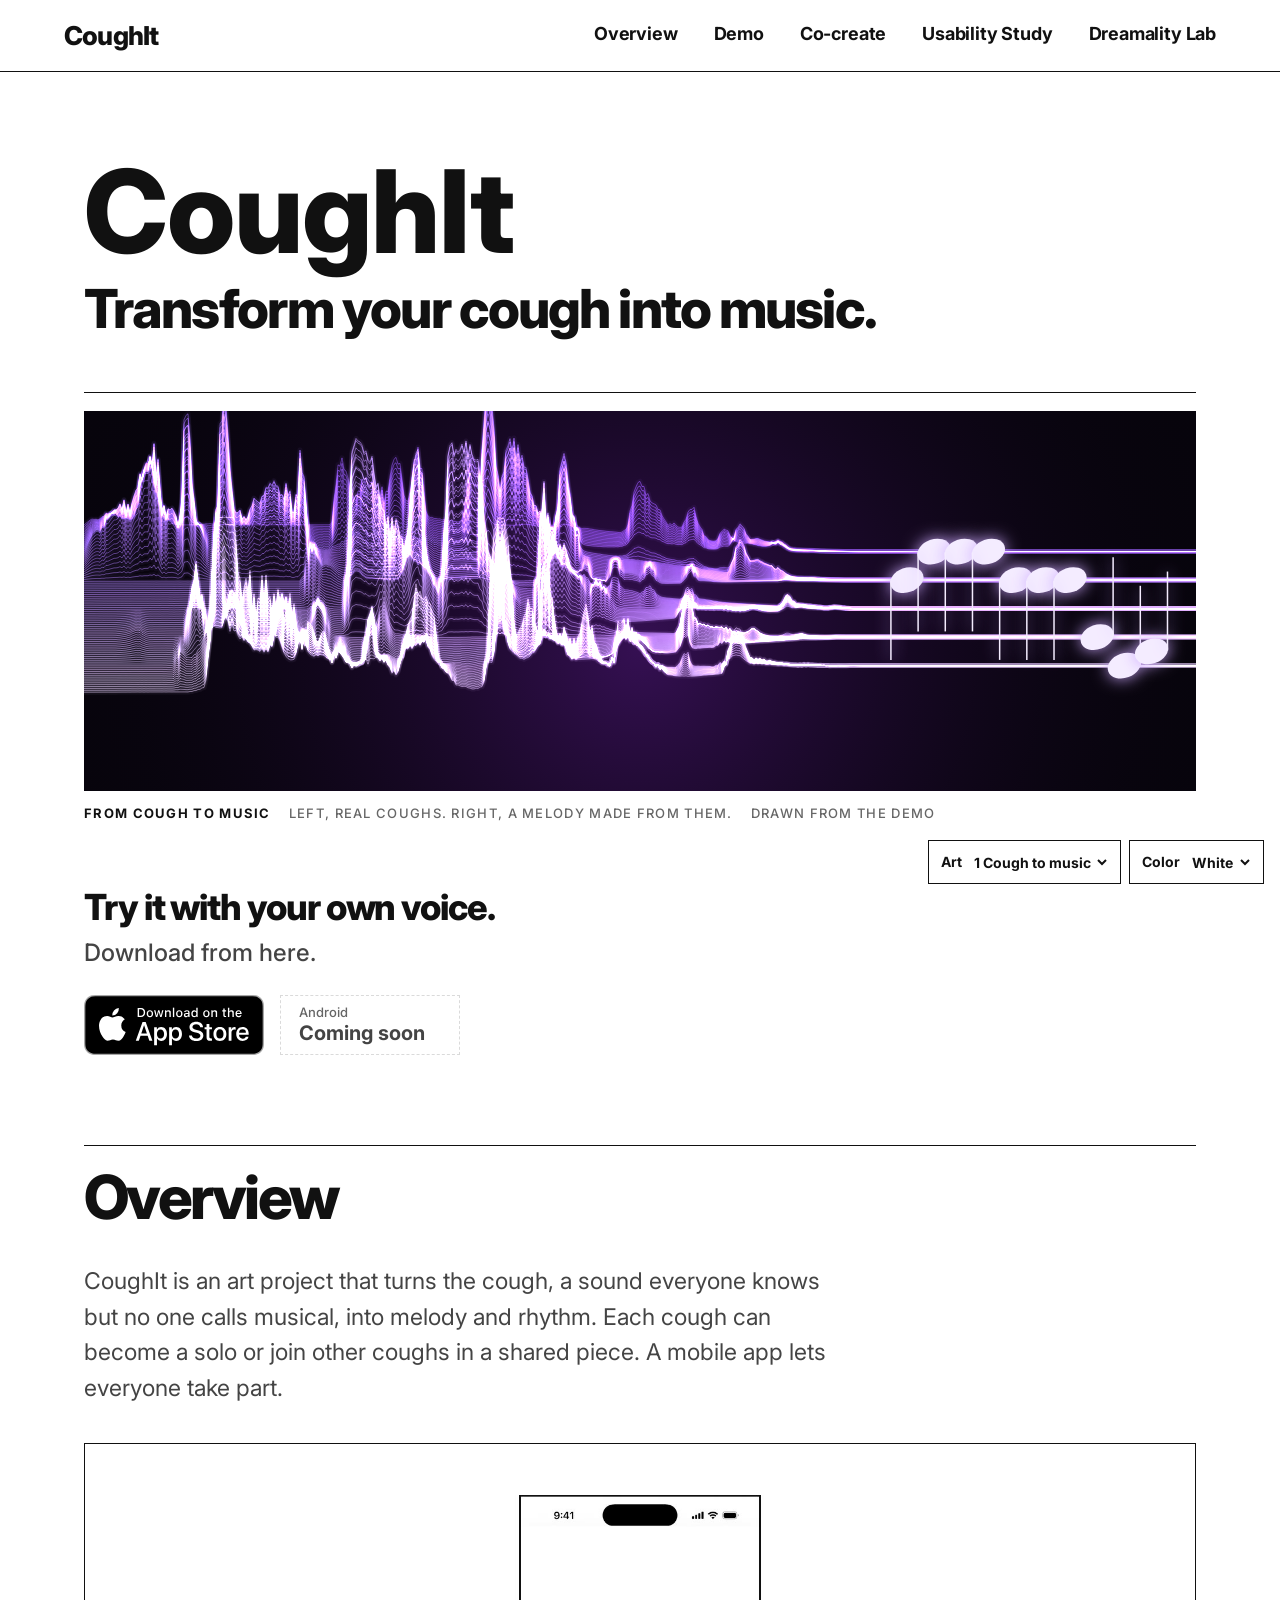
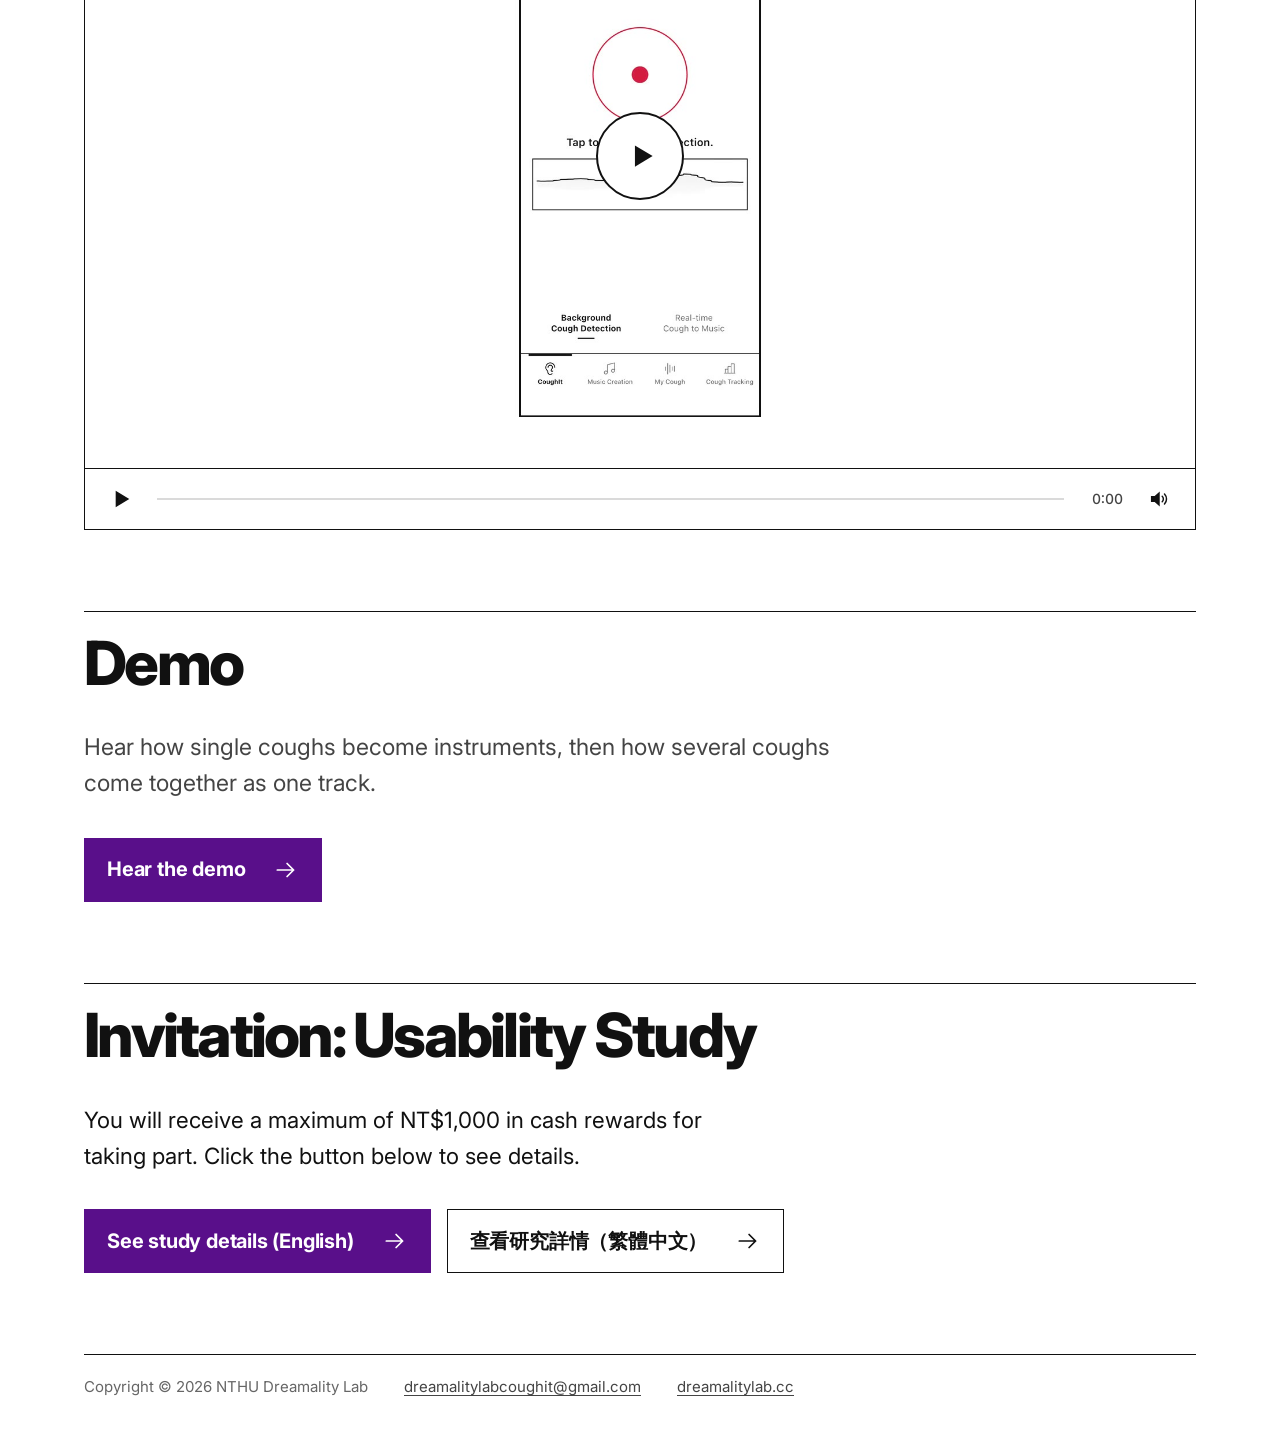
==== index.html @ 99e33459 "[Jayden][修改] 調整風格" ====
<!DOCTYPE html>
<html lang="en">
<head>
<meta charset="UTF-8">
<meta name="viewport" content="width=device-width, initial-scale=1.0">
<title>CoughIt</title>
<meta name="description" content="CoughIt is an art project that turns the sound of a cough into music with melody and rhythm.">
<meta property="og:title" content="CoughIt">
<meta property="og:description" content="Transform your cough into music.">
<meta property="og:type" content="website">
<meta property="og:image" content="assets/video-poster.jpg">
<meta name="theme-color" content="#590f8a">
<link rel="icon" href="assets/favicon.svg" type="image/svg+xml">
<link rel="preconnect" href="https://fonts.googleapis.com">
<link rel="preconnect" href="https://fonts.gstatic.com" crossorigin>
<link href="https://fonts.googleapis.com/css2?family=Inter:wght@400;500;700;800&display=swap" rel="stylesheet">
<link rel="stylesheet" href="styles.css?v=30">
</head>
<body>

<a class="skip" href="#main">Skip to content</a>

<header class="top">
  <a class="wordmark" href="#top" aria-label="CoughIt, back to top">CoughIt</a>
  <nav class="top-nav" aria-label="Sections">
    <a href="#overview">Overview</a>
    <a href="demo.html">Demo</a>
    <a href="demo.html#co-create">Co-create</a>
    <a href="#user-study">Usability Study</a>
    <a class="draft-only" href="#your-cough">Your Cough</a>
    <a href="https://dreamalitylab.cc/" target="_blank" rel="noopener">Dreamality Lab</a>
  </nav>
</header>

<main id="main">

  <!-- ============ HERO ============ -->
  <section class="hero" id="top">
    <h1 class="tagline"><span class="tagline-title">CoughIt</span><span class="tagline-sub">Transform your cough into music.</span></h1>

    <figure class="hero-art">
      <canvas data-hero-art role="img" aria-label="Notes of two co-created tracks drawn across the page like a score"></canvas>
      <figcaption class="hero-meta">
        <span>Co-create</span>
        <span>Drum and string trio</span>
        <span>Drawn from the tracks in the demo</span>
      </figcaption>
    </figure>

    <div class="download">
      <p class="download-lead">Try it with your own voice.</p>
      <p class="download-sub">Download from here.</p>
      <div class="download-row">
        <a class="app-store-link" href="https://apps.apple.com/tw/app/coughit/id6755471885" target="_blank" rel="noopener" aria-label="Download CoughIt on the App Store">
          <img src="assets/download-on-the-app-store.svg" width="120" height="40" alt="Download on the App Store">
        </a>
        <!-- Android: replace this span with an <a href="..."> once the link is ready. -->
        <span class="store-soon" aria-label="Android version coming soon">
          <span class="store-soon-label">Android</span>
          <span class="store-soon-text">Coming soon</span>
        </span>
      </div>
    </div>
  </section>

  <!-- ============ OVERVIEW ============ -->
  <section class="block" id="overview" aria-labelledby="overview-title">
    <header class="block-head">
      <h2 class="block-title" id="overview-title">Overview</h2>
    </header>

    <div class="section-intro">
      <p>CoughIt is an art project that turns the cough, a sound everyone knows but no one calls musical, into melody and rhythm. Each cough can become a solo or join other coughs in a shared piece. A mobile app lets everyone take part.</p>
    </div>

    <div class="player" data-player>
      <div class="player-stage">
      <video class="player-media" preload="metadata" poster="assets/video-poster.jpg" playsinline>
        <source src="assets/coughit-demo.mp4" type="video/mp4">
      </video>
      <button class="player-overlay" type="button" data-playtoggle aria-label="Play video">
        <svg class="icon-play" viewBox="0 0 24 24" aria-hidden="true"><path d="M7 4.5v15l12.5-7.5z"/></svg>
        <svg class="icon-pause" viewBox="0 0 24 24" aria-hidden="true" hidden><path d="M6 4.5h4v15H6zM14 4.5h4v15h-4z"/></svg>
      </button>
      </div>
      <div class="player-bar">
        <button class="player-btn" type="button" data-playtoggle aria-label="Play video">
          <svg class="icon-play" viewBox="0 0 24 24" aria-hidden="true"><path d="M7 4.5v15l12.5-7.5z"/></svg>
          <svg class="icon-pause" viewBox="0 0 24 24" aria-hidden="true" hidden><path d="M6 4.5h4v15H6zM14 4.5h4v15h-4z"/></svg>
        </button>
        <div class="player-track" data-track role="slider" tabindex="0" aria-label="Seek" aria-valuemin="0" aria-valuemax="100" aria-valuenow="0">
          <div class="player-fill" data-fill></div>
        </div>
        <span class="player-time" data-time>0:00</span>
        <button class="player-btn" type="button" data-mute aria-label="Mute" aria-pressed="false">
          <svg class="icon-sound" viewBox="0 0 24 24" aria-hidden="true"><path d="M4 9.5h3.5L12 5.5v13L7.5 14.5H4z"/><path class="wave" d="M15.5 9a4.2 4.2 0 0 1 0 6M18 6.5a8 8 0 0 1 0 11" fill="none"/></svg>
          <svg class="icon-muted" viewBox="0 0 24 24" aria-hidden="true" hidden><path d="M4 9.5h3.5L12 5.5v13L7.5 14.5H4z"/><path class="wave" d="M16 9.5l5 5M21 9.5l-5 5" fill="none"/></svg>
        </button>
      </div>
    </div>
  </section>

  <!-- ============ DEMO (teaser; the demo lives on demo.html) ============ -->
  <section class="block" id="demo" aria-labelledby="demo-title">
    <header class="block-head">
      <h2 class="block-title" id="demo-title">Demo</h2>
    </header>

    <div class="section-intro">
      <p>Hear how single coughs become instruments, then how several coughs come together as one track.</p>
    </div>

    <div class="actions">
      <a class="action action-primary" href="demo.html">
        <span class="action-text">Hear the demo</span>
        <svg viewBox="0 0 24 24" aria-hidden="true"><path d="M4 12h15M13 6l6 6-6 6" fill="none"/></svg>
      </a>
    </div>
  </section>

  <!-- ============ USABILITY STUDY ============ -->
  <section class="block" id="user-study" aria-labelledby="user-study-title">
    <header class="block-head">
      <h2 class="block-title" id="user-study-title">Invitation: Usability Study</h2>
    </header>

    <div class="prose">
      <p>You will receive a maximum of NT$1,000 in cash rewards for taking part. Click the button below to see details.</p>
    </div>

    <div class="actions">
      <a class="action action-primary" href="https://dreamalitylab.cc/coughit-eng/" target="_blank" rel="noopener">
        <span class="action-text">See study details (English)</span>
        <svg viewBox="0 0 24 24" aria-hidden="true"><path d="M4 12h15M13 6l6 6-6 6" fill="none"/></svg>
      </a>
      <a class="action" href="https://dreamalitylab.cc/coughit-user-study/" target="_blank" rel="noopener" lang="zh-Hant">
        <span class="action-text">查看研究詳情（繁體中文）</span>
        <svg viewBox="0 0 24 24" aria-hidden="true"><path d="M4 12h15M13 6l6 6-6 6" fill="none"/></svg>
      </a>
    </div>
  </section>

  <!-- ============ YOUR COUGH (hidden until the app screenshots exist; preview with ?draft) ============ -->
  <section class="block draft-only" id="your-cough" aria-labelledby="your-cough-title">
    <header class="block-head">
      <h2 class="block-title" id="your-cough-title">How much do you know about your cough?</h2>
    </header>

    <div class="section-intro">
      <p>Open each card to see what CoughIt can show you about your own coughs.</p>
    </div>

    <div class="explore">
      <details class="explore-item">
        <summary>Your week</summary>
        <p class="explore-caption">How many coughs you had on each day of the week.</p>
        <div class="todo shot">Add: App screenshot or screen recording of Cough Tracking, Weekly. Save as assets/app/tracking-weekly.png (or .mp4).</div>
      </details>
      <details class="explore-item">
        <summary>Asleep and awake</summary>
        <p class="explore-caption">How your coughs are split between sleeping and waking hours.</p>
        <div class="todo shot">Add: App screenshot or screen recording of the asleep / awake view. Save as assets/app/tracking-sleep.png (or .mp4).</div>
      </details>
      <details class="explore-item">
        <summary>You and everyone</summary>
        <p class="explore-caption">Your trend next to the trend of all users.</p>
        <div class="todo shot">Add: App screenshot or screen recording of the two trend lines (you and all users, optionally split by gender). Save as assets/app/tracking-compare.png (or .mp4).</div>
      </details>
    </div>

    <p class="aside-lead">Want to see your own?</p>
    <div class="actions">
      <a class="action action-primary" href="https://dreamalitylab.cc/coughit-eng/" target="_blank" rel="noopener">
        <span class="action-text">See study details (English)</span>
        <svg viewBox="0 0 24 24" aria-hidden="true"><path d="M4 12h15M13 6l6 6-6 6" fill="none"/></svg>
      </a>
      <a class="action" href="https://dreamalitylab.cc/coughit-user-study/" target="_blank" rel="noopener" lang="zh-Hant">
        <span class="action-text">查看研究詳情（繁體中文）</span>
        <svg viewBox="0 0 24 24" aria-hidden="true"><path d="M4 12h15M13 6l6 6-6 6" fill="none"/></svg>
      </a>
    </div>
  </section>

</main>

<!-- ============ FOOTER ============ -->
<footer class="foot">
  <div class="foot-inner">
    <p class="foot-line">Copyright &copy; 2026 NTHU Dreamality Lab</p>
    <!-- TODO: replace with a short, project-specific mailbox (not the lab's shared one). -->
    <p class="foot-line"><a href="mailto:dreamalitylabcoughit@gmail.com">dreamalitylabcoughit@gmail.com</a></p>
    <p class="foot-line"><a href="https://dreamalitylab.cc" target="_blank" rel="noopener">dreamalitylab.cc</a></p>
  </div>
</footer>

<!-- TEMPORARY demo controls (art and colour). Remove with the .demo-controls CSS and the picker code in script.js. -->
<div class="demo-controls" role="group" aria-label="Demo controls">
  <label class="demo-control">Art <select data-art-select aria-label="Hero artwork"><option value="transform">1  Cough to music</option><option value="mono">2  Mono (minimal)</option><option value="light">3  Light</option><option value="becoming">4  Becoming</option><option value="ridges">5  Ridges</option><option value="ring">6  Ring</option><option value="line">7  Line</option><option value="score">8  Score</option></select></label>
  <label class="demo-control">Color <select data-theme-select aria-label="Colour scheme"><option value="white">White</option><option value="purple">Purple</option><option value="black">Black</option></select></label>
</div>

<script src="assets/demo/data.js?v=1"></script>
<script src="script.js?v=31"></script>
</body>
</html>
---- styles.css ----
/* CoughIt site, minimal-art look shared with the app (variant A):
   white paper, ink, pure grays, square corners, heavy rules.
   Red is the only hue and is reserved for "a cough was caught". */

:root {
  /* Page: white paper, ink type, pure grays. The one colour is --accent
     (NTHU purple) and it is only used for actions and the hero score. */
  --paper: #ffffff;
  --ink: #111111;
  --ink-2: #444444;
  --muted: #666666;
  --hairline: #dadada;
  --alert: #e5303f;
  --accent: #590f8a;
  --accent-ink: #ffffff;

  --rule: 1.5px;
  --gutter: clamp(20px, 5vw, 64px);
  --max: 1240px;

  --font: -apple-system, BlinkMacSystemFont, "SF Pro Text", "Inter", "Helvetica Neue", Arial, sans-serif;
}

/* TEMPORARY, for the colour demo: palettes picked by the .theme-switch button.
   White is the default (:root above). Remove these two blocks, the button
   rules below and the theme block at the end of script.js once a colour is chosen. */
:root[data-theme="purple"] {
  --paper: #590f8a;
  --ink: #ffffff;
  --ink-2: #efe6f6;
  --muted: #cdb8de;
  --hairline: rgba(255, 255, 255, 0.32);
  --alert: #ff7a86;
  --accent: #ffffff;
  --accent-ink: #590f8a;
}
:root[data-theme="black"] {
  --paper: #000000;
  --ink: #ffffff;
  --ink-2: #e6e6e6;
  --muted: #a8a8a8;
  --hairline: rgba(255, 255, 255, 0.32);
  --alert: #ff6b78;
  --accent: #c79bf5;
  --accent-ink: #000000;
}

.demo-controls {
  position: fixed;
  right: 16px;
  bottom: 16px;
  z-index: 30;
  display: flex;
  gap: 8px;
}
.demo-control {
  display: flex;
  align-items: center;
  gap: 8px;
  min-height: 44px;
  padding: 0 10px 0 12px;
  border: var(--rule) solid var(--ink);
  background: var(--paper);
  color: var(--ink);
  font-size: 14px;
  font-weight: 700;
}
.demo-control select {
  font: inherit;
  font-weight: 700;
  color: inherit;
  background: transparent;
  border: 0;
  cursor: pointer;
}
.demo-control select option { color: #111111; background: #ffffff; }

*, *::before, *::after { box-sizing: border-box; }
* { margin: 0; padding: 0; }

html { scroll-behavior: smooth; scroll-padding-top: 72px; }

body {
  background: var(--paper);
  color: var(--ink);
  font-family: var(--font);
  font-size: 18px;
  line-height: 1.6;
  -webkit-font-smoothing: antialiased;
  text-rendering: optimizeLegibility;
}

a { color: inherit; }

:focus-visible {
  outline: 3px solid var(--ink);
  outline-offset: 3px;
}

.skip {
  position: absolute;
  left: var(--gutter);
  top: -80px;
  padding: 10px 16px;
  background: var(--ink);
  color: var(--paper);
  z-index: 20;
  text-decoration: none;
}
.skip:focus { top: 12px; }

/* ---------- Top bar ---------- */
.top {
  position: sticky;
  top: 0;
  z-index: 10;
  display: flex;
  align-items: center;
  justify-content: space-between;
  height: 72px;
  padding: 0 var(--gutter);
  background: var(--paper);
  border-bottom: var(--rule) solid var(--ink);
}

.wordmark {
  flex: none;
  margin-right: clamp(28px, 4vw, 48px);
  font-size: 26px;
  font-weight: 800;
  letter-spacing: -0.03em;
  text-decoration: none;
}

.top-nav {
  display: flex;
  min-width: 0;
  gap: clamp(18px, 3vw, 36px);
  overflow-x: auto;
  white-space: nowrap;
  scrollbar-width: none;
}
.top-nav::-webkit-scrollbar { display: none; }

.top-nav a {
  font-size: 18px;
  font-weight: 700;
  letter-spacing: -0.01em;
  text-decoration: none;
  color: var(--ink);
  padding: 8px 0;
  border-bottom: 2px solid transparent;
}
.top-nav a:hover,
.top-nav a[aria-current="page"] { border-bottom-color: var(--ink); }

/* The demo page has no hero, so the first block needs its own breathing room. */
.page-demo #main { padding-top: clamp(32px, 6vh, 64px); }
.download-inline { margin-top: 0; }

/* ---------- Hero ---------- */
.hero {
  max-width: var(--max);
  margin: 0 auto;
  padding: clamp(48px, 9vh, 104px) var(--gutter) clamp(56px, 10vh, 112px);
}

.tagline {
  font-weight: 800;
  line-height: 1.02;
  letter-spacing: -0.04em;
}
.tagline-title {
  display: block;
  font-size: clamp(3.6rem, 9vw, 7.4rem);
}
.tagline-sub {
  display: block;
  max-width: 18em;
  margin-top: 0.18em;
  font-size: clamp(1.75rem, 4.2vw, 3.8rem);
  line-height: 1.08;
  letter-spacing: -0.035em;
}

/* Hero artwork: the demo's own scores drawn large, like a work on the wall. */
.hero-art {
  margin-top: clamp(32px, 6vh, 64px);
  border-top: var(--rule) solid var(--ink);
  padding-top: 18px;
}
.hero-art canvas {
  display: block;
  width: 100%;
  height: clamp(200px, 30vw, 380px);
}
.hero-meta {
  display: flex;
  flex-wrap: wrap;
  gap: 6px 18px;
  padding-top: 12px;
  font-size: 13px;
  font-weight: 700;
  letter-spacing: 0.1em;
  text-transform: uppercase;
}
.hero-meta span + span { color: var(--muted); font-weight: 500; }

/* Download: the sentence is the loudest thing here, the store button follows it. */
.download {
  margin-top: clamp(40px, 7vh, 80px);
}
.download-lead {
  font-size: clamp(1.5rem, 3vw, 2.25rem);
  font-weight: 800;
  line-height: 1.15;
  letter-spacing: -0.03em;
}
.download-sub {
  margin-top: 6px;
  font-size: clamp(1.15rem, 2vw, 1.5rem);
  font-weight: 500;
  color: var(--ink-2);
}
.download-row {
  display: flex;
  flex-wrap: wrap;
  align-items: stretch;
  gap: 16px;
  margin-top: 22px;
}
.app-store-link {
  display: inline-flex;
  line-height: 0;
}
.app-store-link img {
  display: block;
  width: 180px;
  height: auto;
}
.store-soon {
  display: inline-flex;
  flex-direction: column;
  justify-content: center;
  min-width: 180px;
  padding: 0 18px;
  border: 1.5px dashed var(--hairline);
  color: var(--muted);
  line-height: 1.25;
  cursor: default;
}
.store-soon-label { font-size: 13px; font-weight: 500; }
.store-soon-text { font-size: 20px; font-weight: 700; color: var(--ink-2); }
.app-store-link:focus-visible {
  outline: 3px solid var(--ink);
  outline-offset: 5px;
}

/* ---------- Blocks ---------- */
.block {
  max-width: var(--max);
  margin: 0 auto;
  padding: 0 var(--gutter) clamp(56px, 9vh, 104px);
}

.block-head {
  display: flex;
  align-items: baseline;
  gap: 18px;
  padding-top: 20px;
  margin-bottom: clamp(24px, 4vh, 44px);
  border-top: var(--rule) solid var(--ink);
}

.block-title {
  font-size: clamp(2.1rem, 5.2vw, 3.8rem);
  font-weight: 800;
  letter-spacing: -0.045em;
  line-height: 1.02;
}

.prose { max-width: 40rem; }
.prose p { font-size: clamp(1.15rem, 1.8vw, 1.4rem); line-height: 1.6; }
.prose p + p { margin-top: 1em; }

.section-intro {
  max-width: 48rem;
  margin-bottom: clamp(28px, 4vh, 48px);
}
.section-intro p {
  font-size: clamp(1.15rem, 1.8vw, 1.45rem);
  line-height: 1.55;
  color: var(--ink-2);
}
.section-intro p + p { margin-top: 1em; }

/* ---------- Demo and co-create cards ---------- */
.demo-grid {
  display: grid;
  grid-template-columns: 1fr;
  gap: 28px;
}

/* The video player is a framed screen: it keeps white paper on any page colour. */
.player {
  --paper: #ffffff;
  --ink: #111111;
  --ink-2: #444444;
  --muted: #666666;
  --hairline: #dadada;
  --alert: #e5303f;
  --accent: #590f8a;
  --accent-ink: #ffffff;
  color: var(--ink);
}

/* A demo is a wall label, not a widget: heavy rule on top, small caps meta line,
   no box around it. */
.music-demo {
  display: flex;
  flex-direction: column;
  min-width: 0;
  padding-top: 18px;
  border-top: var(--rule) solid var(--ink);
}

.demo-head {
  display: flex;
  align-items: flex-start;
  justify-content: space-between;
  gap: 20px;
}

.demo-kicker {
  margin-bottom: 4px;
  color: var(--muted);
  font-size: 13px;
  font-weight: 700;
  letter-spacing: 0.12em;
  text-transform: uppercase;
}

.demo-head h3 {
  font-size: clamp(1.7rem, 3.2vw, 2.5rem);
  line-height: 1.05;
  letter-spacing: -0.04em;
}

.demo-play {
  flex: none;
  min-width: 76px;
  height: 48px;
  padding: 0 16px;
  border: var(--rule) solid var(--accent);
  background: var(--accent);
  color: var(--accent-ink);
  font: inherit;
  font-size: 15px;
  font-weight: 700;
  cursor: pointer;
}
.demo-play:hover { background: transparent; color: var(--accent); }

.demo-copy {
  margin-top: 18px;
  color: var(--ink-2);
  font-size: 16px;
  line-height: 1.55;
}

.translation-list {
  display: grid;
  gap: 10px;
  margin: 28px 0 32px;
  max-height: 204px;
  padding-right: 8px;
  overflow-y: auto;
  overscroll-behavior: contain;
  scrollbar-color: var(--ink) var(--hairline);
  scrollbar-width: thin;
}
.translation-list::-webkit-scrollbar { width: 8px; }
.translation-list::-webkit-scrollbar-track { background: var(--hairline); }
.translation-list::-webkit-scrollbar-thumb { background: var(--ink); }

.translation-list::after {
  content: '';
  height: 30px;
}

.translation {
  display: grid;
  grid-template-columns: 38px minmax(180px, 0.85fr) 28px minmax(300px, 1.55fr);
  align-items: center;
  gap: 10px;
  padding: 14px 0;
  border-top: 1px solid var(--hairline);
  min-height: 126px;
}

.translation-no {
  color: var(--muted);
  font-size: 12px;
  font-weight: 700;
  text-align: center;
  letter-spacing: 0.08em;
}

.sample-panel {
  min-width: 0;
}

.translation button {
  display: flex;
  width: 100%;
  align-items: center;
  justify-content: flex-start;
  gap: 9px;
  min-height: 44px;
  padding: 8px 12px;
  border: 1px solid var(--ink);
  background: var(--paper);
  color: var(--ink);
  font: inherit;
  font-size: 13px;
  font-weight: 700;
  line-height: 1.2;
  text-align: left;
  cursor: pointer;
}
.translation button:hover,
.translation button.is-playing { background: var(--ink); color: var(--paper); }
.translation button [data-play-icon] {
  width: 1em;
  flex: none;
  text-align: center;
}

.translation-arrow {
  color: var(--muted);
  font-size: 20px;
  text-align: center;
}

.sample-panel canvas {
  display: block;
  width: 100%;
  height: 58px;
  margin-top: 7px;
  border: 1px solid var(--hairline);
  background: #f7f7f5;
}

.demo-play-wide {
  width: 100%;
  margin-top: 12px;
}

/* A co-create card is just copy + piano roll + play, so the roll gets room. */
.demo-copy + .midi-frame { margin-top: 24px; }

.cough-inputs {
  display: grid;
  grid-template-columns: repeat(3, 1fr);
  gap: 8px;
  margin: 24px 0 14px;
}

.cough-inputs button {
  min-width: 0;
  padding: 11px 8px;
  border: 1px solid var(--hairline);
  background: #f7f7f5;
  color: var(--ink);
  font: inherit;
  font-size: 13px;
  font-weight: 700;
  cursor: pointer;
}
.cough-inputs button span {
  display: block;
  color: var(--muted);
  font-size: 11px;
  font-weight: 500;
  letter-spacing: 0.12em;
}
.cough-inputs button:nth-child(1) { border-bottom: 3px solid var(--alert); }
.cough-inputs button:nth-child(2) { border-bottom: 3px solid var(--ink); }
.cough-inputs button:nth-child(3) { border-bottom: 3px solid #777; }
.cough-inputs button:hover,
.cough-inputs button.is-active { background: var(--ink); color: var(--paper); }
.cough-inputs button.is-active span { color: #ccc; }

.midi-frame {
  position: relative;
  border: 1px solid var(--hairline);
  background: #f7f7f5;
  overflow: hidden;
}
.midi-frame canvas {
  display: block;
  width: 100%;
  height: 136px;
  cursor: crosshair;
}
.midi-status {
  position: absolute;
  inset: 0;
  display: grid;
  place-items: center;
  color: var(--muted);
  font-size: 13px;
}
.midi-status[hidden] { display: none; }

.demo-timeline {
  height: 3px;
  margin-top: 12px;
  background: var(--hairline);
  overflow: hidden;
}
.demo-timeline span {
  display: block;
  width: 0;
  height: 100%;
  background: var(--ink);
}

/* ---------- Player ---------- */
.player {
  border: var(--rule) solid var(--ink);
  background: var(--paper);
}

.player-stage {
  position: relative;
  aspect-ratio: 16 / 9;
  overflow: hidden;
}

.player-media { display: block; width: 100%; height: 100%; object-fit: cover; background: var(--paper); }

.player-overlay {
  position: absolute;
  inset: 0;
  margin: auto;
  width: 88px;
  height: 88px;
  border-radius: 50%;
  border: 2px solid var(--ink);
  background: var(--paper);
  cursor: pointer;
  display: grid;
  place-items: center;
}
.player-overlay svg { width: 34px; height: 34px; fill: var(--ink); margin-left: 4px; }
.player-overlay:hover { background: var(--ink); }
.player-overlay:hover svg { fill: var(--paper); }
.player-overlay svg[hidden] { display: none; }
.player.is-playing .player-overlay { opacity: 0.82; }

.player-bar {
  display: flex;
  align-items: center;
  gap: 14px;
  padding: 8px 14px;
  background: var(--paper);
  border-top: var(--rule) solid var(--ink);
}

.player-btn {
  flex: none;
  width: 44px;
  height: 44px;
  display: grid;
  place-items: center;
  background: transparent;
  border: 0;
  cursor: pointer;
}
.player-btn svg { width: 22px; height: 22px; fill: var(--ink); stroke: var(--ink); stroke-width: 1.6; stroke-linecap: round; }
.player-btn svg[hidden] { display: none; }
.player-btn svg .wave { fill: none; }
.player-btn:hover svg { opacity: 0.6; }

/* Thin ink track: the fill must never be the loudest thing in the frame. */
.player-track {
  position: relative;
  flex: 1;
  height: 2px;
  background: var(--hairline);
  cursor: pointer;
}
.player-track::before { content: ""; position: absolute; inset: -18px 0; } /* bigger hit area */
.player-fill { position: absolute; left: 0; top: 0; bottom: 0; width: 0; background: var(--ink); }

.player-time {
  flex: none;
  min-width: 3.2em;
  text-align: right;
  font-size: 14px;
  font-weight: 500;
  color: var(--ink-2);
  font-variant-numeric: tabular-nums;
}

/* ---------- Actions ---------- */
.actions {
  display: flex;
  flex-wrap: wrap;
  gap: 16px;
  margin-top: clamp(28px, 4vh, 44px);
}

.action {
  display: inline-flex;
  align-items: center;
  justify-content: space-between;
  gap: 28px;
  min-height: 64px;
  padding: 0 22px;
  border: var(--rule) solid var(--ink);
  background: var(--paper);
  color: var(--ink);
  text-decoration: none;
  transition: background-color 0.15s ease, color 0.15s ease;
}
.action-text { font-size: 20px; font-weight: 700; letter-spacing: -0.01em; line-height: 1.25; padding: 12px 0; }
.action svg { width: 26px; height: 26px; stroke: currentColor; stroke-width: 1.6; stroke-linecap: round; stroke-linejoin: round; flex: none; }

.action:hover { background: var(--ink); color: var(--paper); }
/* The accent colour belongs to the main action. */
.action-primary { background: var(--accent); border-color: var(--accent); color: var(--accent-ink); }
.action-primary:hover { background: transparent; color: var(--accent); }

.aside {
  margin-top: 24px;
  font-size: 16px;
  color: var(--muted);
}
.aside a { color: var(--ink); font-weight: 500; text-underline-offset: 3px; }
.aside a:hover { text-decoration-thickness: 2px; }

/* ---------- Footer ---------- */
.foot {
  max-width: var(--max);
  margin: 0 auto;
  padding: 0 var(--gutter) 56px;
}
.foot-inner {
  padding-top: 20px;
  border-top: var(--rule) solid var(--ink);
  display: flex;
  flex-wrap: wrap;
  align-items: center;
  gap: 8px 36px;
  font-size: 15px;
  color: var(--muted);
}
.foot a { color: var(--ink-2); text-underline-offset: 3px; }
.foot a:hover { color: var(--ink); }

/* ---------- "How much do you know about your cough" ---------- */
.explore { border-bottom: var(--rule) solid var(--ink); }

.explore-item { border-top: var(--rule) solid var(--ink); }
.explore-item summary {
  display: flex;
  align-items: center;
  justify-content: space-between;
  gap: 20px;
  padding: 20px 0;
  font-size: clamp(1.25rem, 2.2vw, 1.6rem);
  font-weight: 700;
  letter-spacing: -0.02em;
  cursor: pointer;
  list-style: none;
}
.explore-item summary::-webkit-details-marker { display: none; }
.explore-item summary::after {
  content: "+";
  flex: none;
  font-size: 1.6em;
  font-weight: 500;
  line-height: 1;
}
.explore-item[open] summary::after { content: "\2212"; }
.explore-caption { color: var(--ink-2); margin-bottom: 16px; }
.explore-item .shot { margin-bottom: 28px; }

.aside-lead {
  margin-top: clamp(28px, 4vh, 44px);
  font-size: clamp(1.15rem, 1.8vw, 1.4rem);
  font-weight: 700;
}

/* ---------- Draft-only content ----------
   Anything marked .draft-only (and every .todo placeholder) is hidden for
   visitors. Open the page with ?draft to see it, e.g. index.html?draft */
body:not(.draft) .draft-only,
body:not(.draft) .todo { display: none; }

.draft .todo {
  border: 1.5px dashed var(--ink-2);
  padding: 14px 16px;
  color: var(--ink-2);
  font-size: 16px;
  line-height: 1.5;
  background: rgba(255, 255, 255, 0.08);
}

/* ---------- Responsive ---------- */
@media (max-width: 560px) {
  body { font-size: 17px; }
  .top { height: 60px; }
  .wordmark { font-size: 22px; margin-right: 20px; }
  .top-nav { gap: 18px; }
  .top-nav a { font-size: 16px; }
  .actions { flex-direction: column; }
  .action { width: 100%; }
  .player-overlay { width: 72px; height: 72px; }
  .player-time { display: none; }
}

@media (max-width: 840px) {
  .translation {
    grid-template-columns: 32px minmax(150px, 1fr) 22px minmax(210px, 1.3fr);
  }
  .translation-list { max-height: 200px; }
  .sample-panel canvas { height: 58px; }
  .midi-frame canvas { height: 124px; }
}

@media (max-width: 560px) {
  .translation {
    grid-template-columns: 28px 1fr 18px 1fr;
    gap: 6px;
    padding: 10px 0;
  }
  .translation button { padding: 8px; font-size: 12px; }
  .sample-panel canvas { height: 54px; }
  .translation-list { max-height: 196px; padding-right: 5px; }
}

@media (prefers-reduced-motion: reduce) {
  html { scroll-behavior: auto; }
}
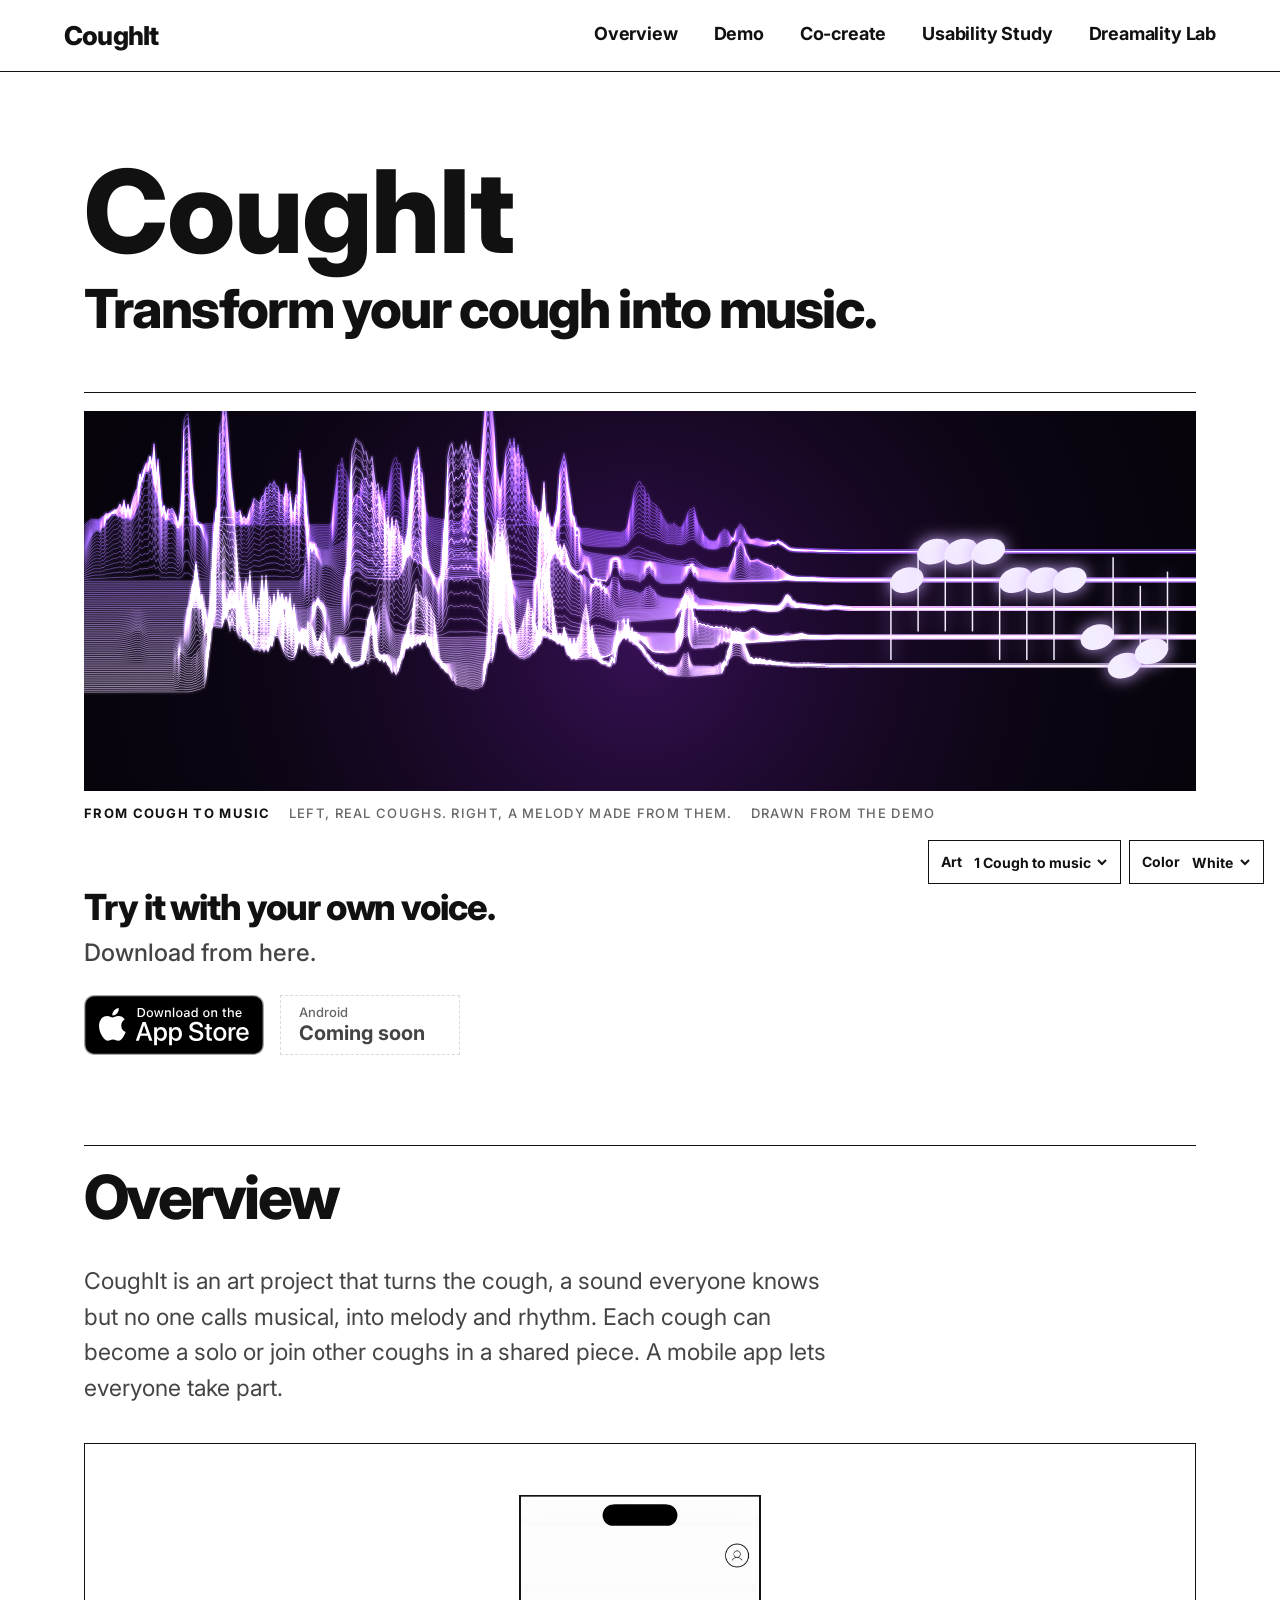
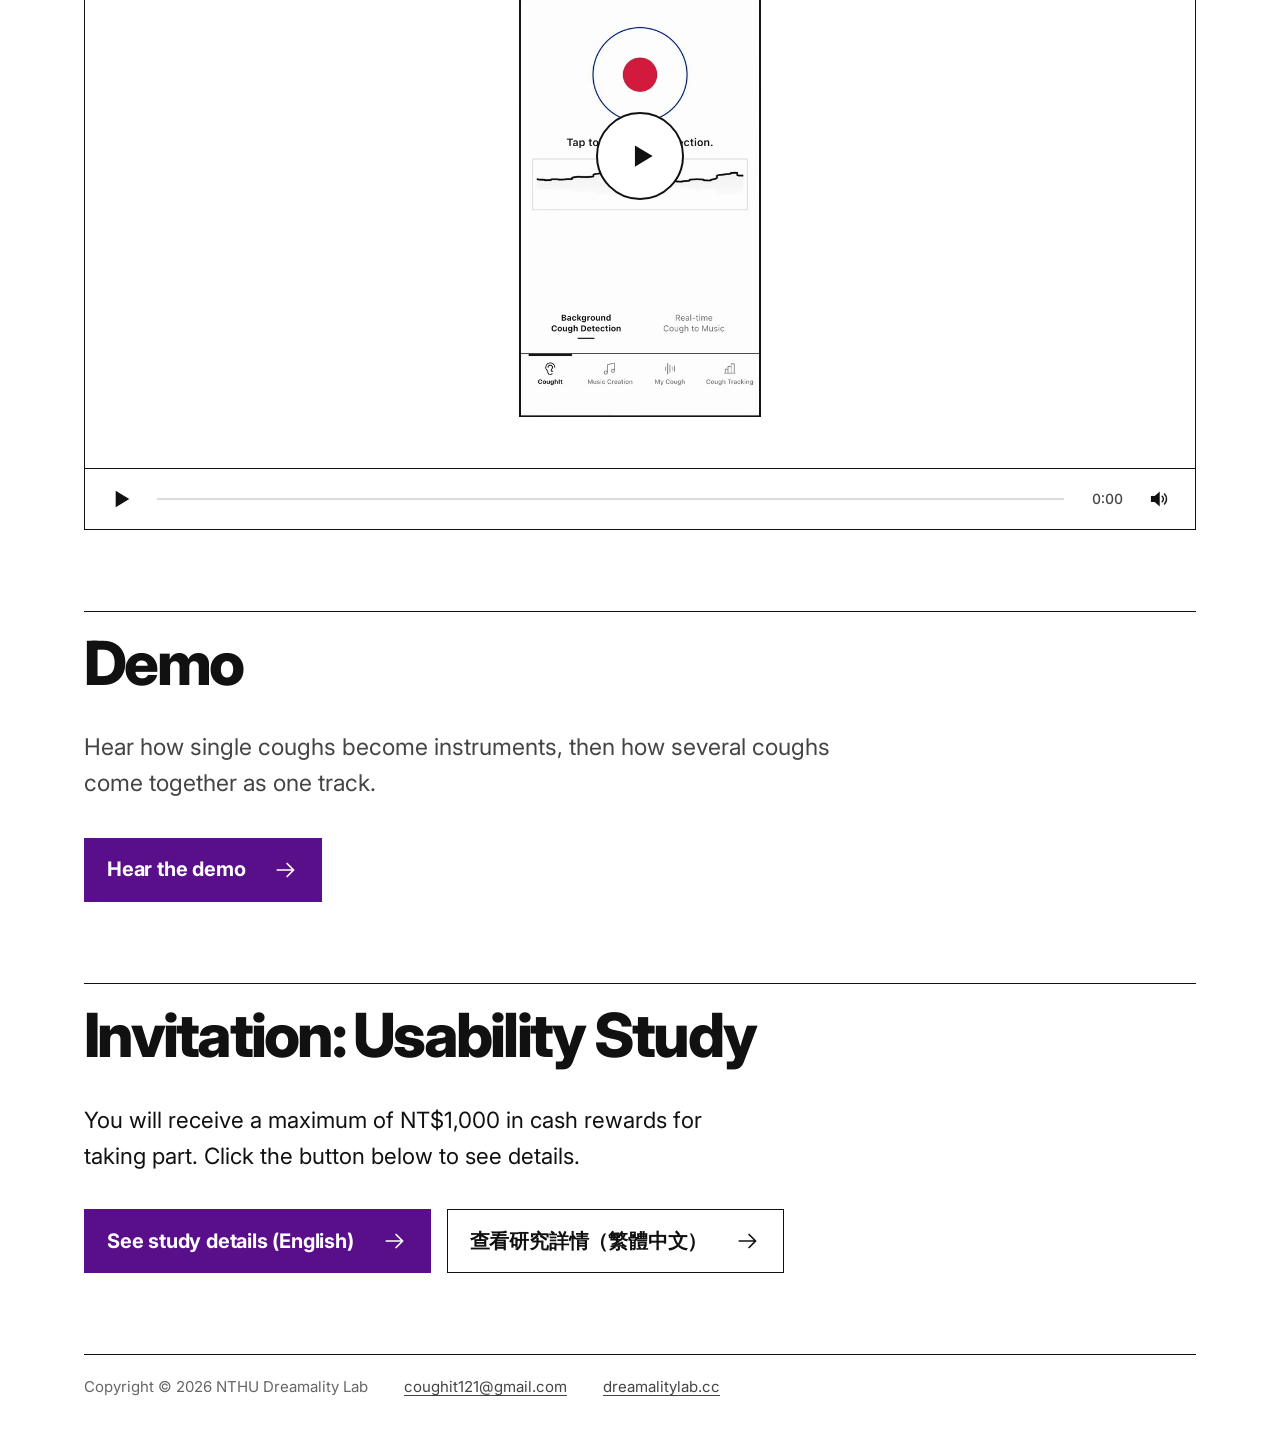
==== commit 0469e6c5: "微調" ====
--- a/index.html
+++ b/index.html
@@ -188,7 +188,7 @@
   <div class="foot-inner">
     <p class="foot-line">Copyright &copy; 2026 NTHU Dreamality Lab</p>
     <!-- TODO: replace with a short, project-specific mailbox (not the lab's shared one). -->
-    <p class="foot-line"><a href="mailto:dreamalitylabcoughit@gmail.com">dreamalitylabcoughit@gmail.com</a></p>
+    <p class="foot-line"><a href="mailto:coughit121@gmail.com">coughit121@gmail.com</a></p>
     <p class="foot-line"><a href="https://dreamalitylab.cc" target="_blank" rel="noopener">dreamalitylab.cc</a></p>
   </div>
 </footer>
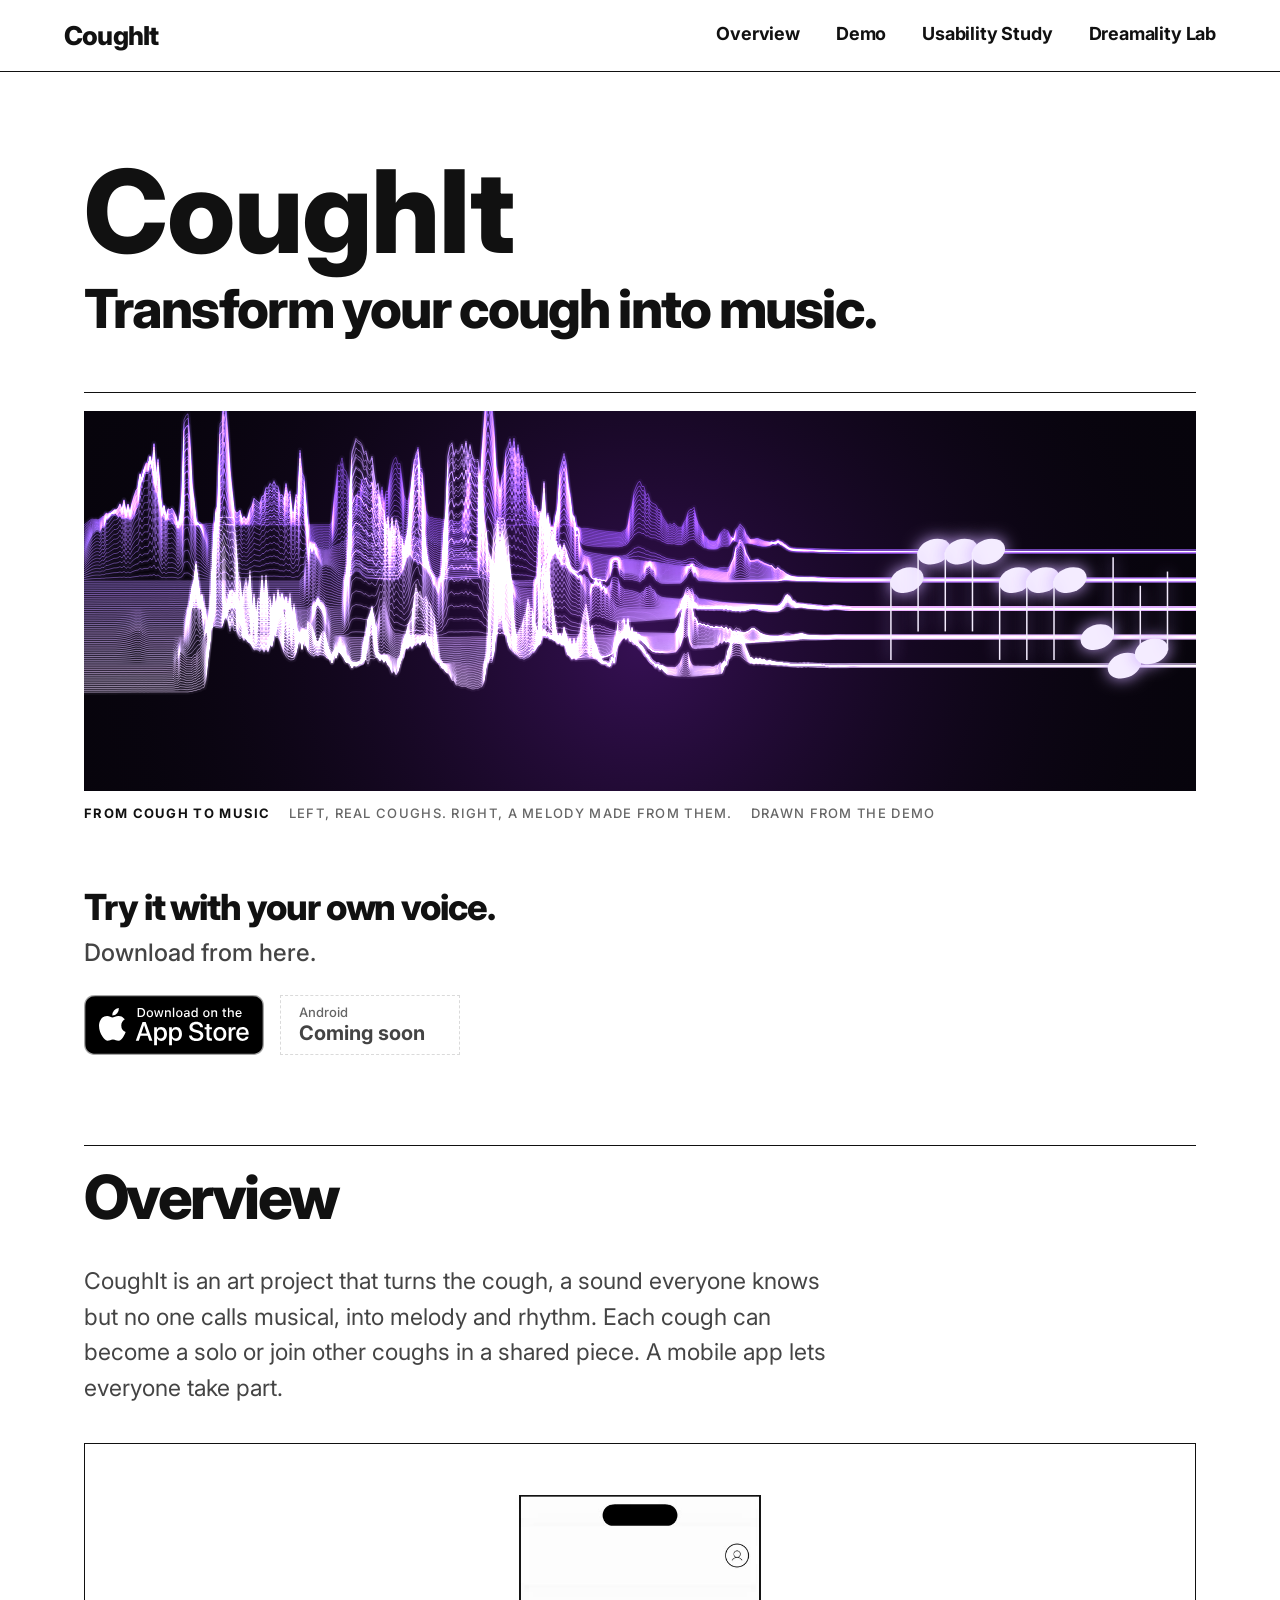
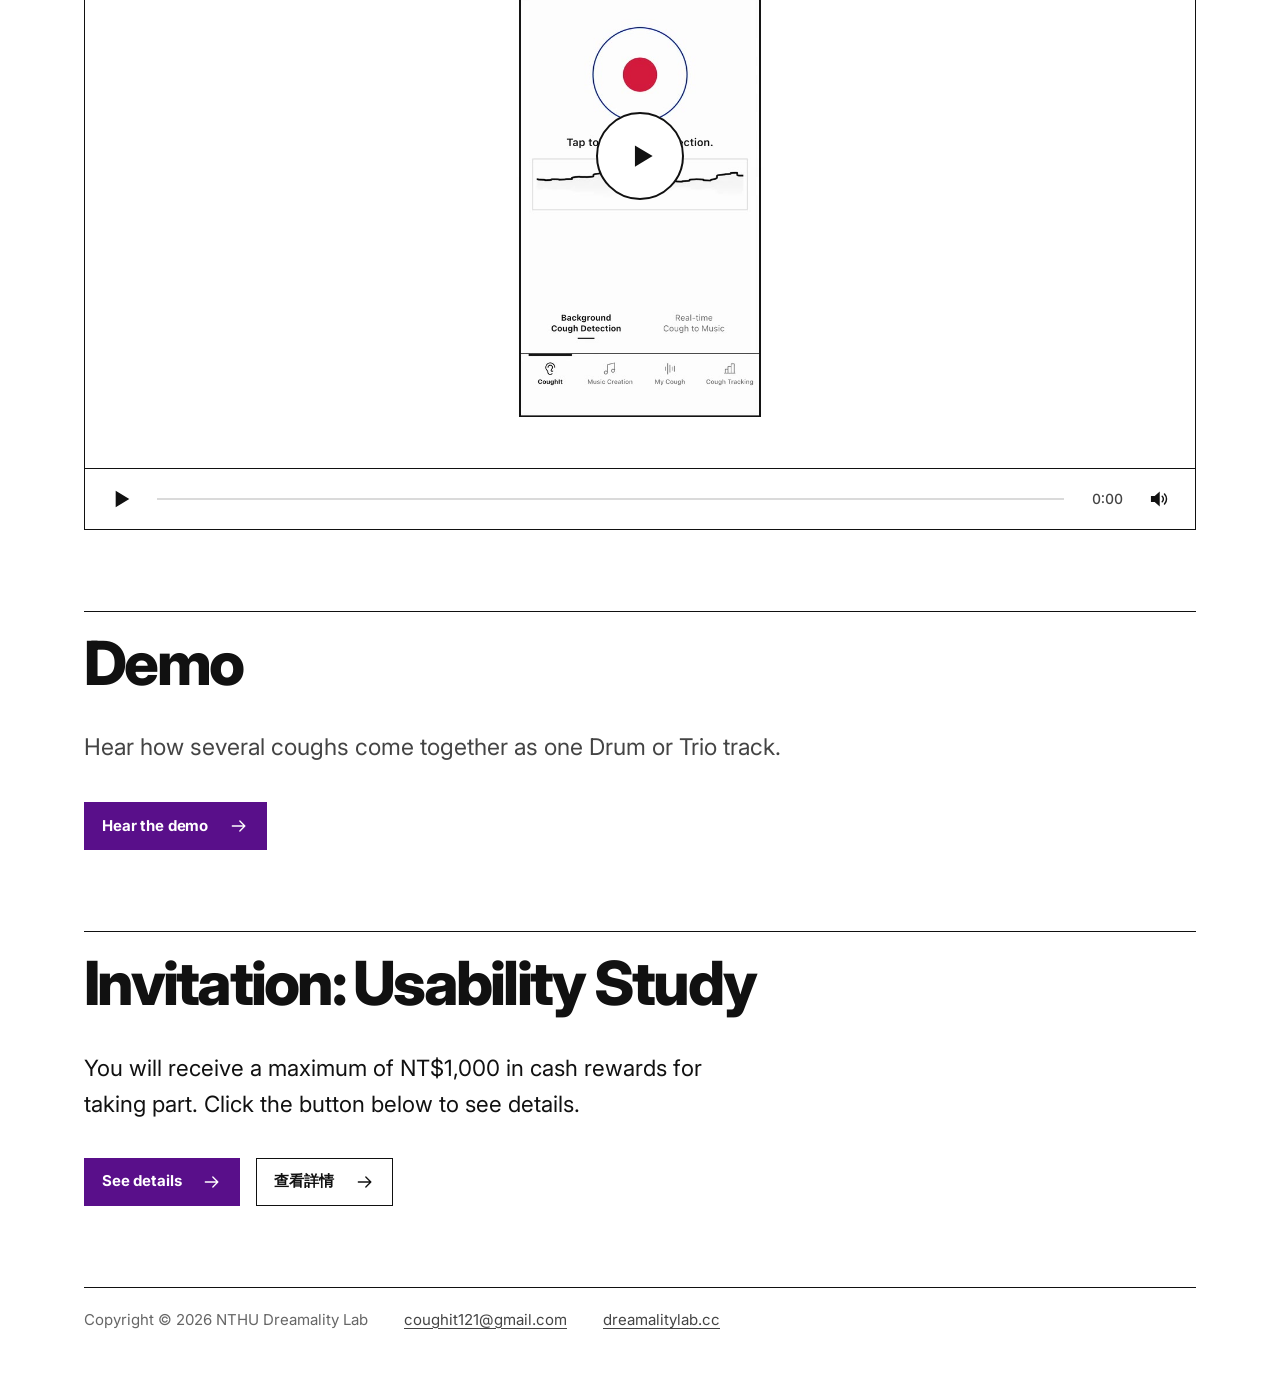
==== commit fd5b2ad1: "Unify demo and synchronize map playback" ====
--- a/index.html
+++ b/index.html
@@ -14,7 +14,7 @@
 <link rel="preconnect" href="https://fonts.googleapis.com">
 <link rel="preconnect" href="https://fonts.gstatic.com" crossorigin>
 <link href="https://fonts.googleapis.com/css2?family=Inter:wght@400;500;700;800&display=swap" rel="stylesheet">
-<link rel="stylesheet" href="styles.css?v=30">
+<link rel="stylesheet" href="styles.css?v=34">
 </head>
 <body>
 
@@ -25,7 +25,6 @@
   <nav class="top-nav" aria-label="Sections">
     <a href="#overview">Overview</a>
     <a href="demo.html">Demo</a>
-    <a href="demo.html#co-create">Co-create</a>
     <a href="#user-study">Usability Study</a>
     <a class="draft-only" href="#your-cough">Your Cough</a>
     <a href="https://dreamalitylab.cc/" target="_blank" rel="noopener">Dreamality Lab</a>
@@ -39,9 +38,9 @@
     <h1 class="tagline"><span class="tagline-title">CoughIt</span><span class="tagline-sub">Transform your cough into music.</span></h1>
 
     <figure class="hero-art">
-      <canvas data-hero-art role="img" aria-label="Notes of two co-created tracks drawn across the page like a score"></canvas>
+      <canvas data-hero-art role="img" aria-label="Notes from the Drum and Trio demos drawn across the page like a score"></canvas>
       <figcaption class="hero-meta">
-        <span>Co-create</span>
+        <span>Demo</span>
         <span>Drum and string trio</span>
         <span>Drawn from the tracks in the demo</span>
       </figcaption>
@@ -75,8 +74,8 @@
 
     <div class="player" data-player>
       <div class="player-stage">
-      <video class="player-media" preload="metadata" poster="assets/video-poster.jpg" playsinline>
-        <source src="assets/coughit-demo.mp4" type="video/mp4">
+      <video class="player-media" preload="metadata" poster="assets/video-poster.jpg?v=4" playsinline>
+        <source src="assets/coughit-demo.mp4?v=4" type="video/mp4">
       </video>
       <button class="player-overlay" type="button" data-playtoggle aria-label="Play video">
         <svg class="icon-play" viewBox="0 0 24 24" aria-hidden="true"><path d="M7 4.5v15l12.5-7.5z"/></svg>
@@ -107,7 +106,7 @@
     </header>
 
     <div class="section-intro">
-      <p>Hear how single coughs become instruments, then how several coughs come together as one track.</p>
+      <p>Hear how several coughs come together as one Drum or Trio track.</p>
     </div>
 
     <div class="actions">
@@ -130,11 +129,11 @@
 
     <div class="actions">
       <a class="action action-primary" href="https://dreamalitylab.cc/coughit-eng/" target="_blank" rel="noopener">
-        <span class="action-text">See study details (English)</span>
+        <span class="action-text">See details</span>
         <svg viewBox="0 0 24 24" aria-hidden="true"><path d="M4 12h15M13 6l6 6-6 6" fill="none"/></svg>
       </a>
       <a class="action" href="https://dreamalitylab.cc/coughit-user-study/" target="_blank" rel="noopener" lang="zh-Hant">
-        <span class="action-text">查看研究詳情（繁體中文）</span>
+        <span class="action-text">查看詳情</span>
         <svg viewBox="0 0 24 24" aria-hidden="true"><path d="M4 12h15M13 6l6 6-6 6" fill="none"/></svg>
       </a>
     </div>
@@ -171,11 +170,11 @@
     <p class="aside-lead">Want to see your own?</p>
     <div class="actions">
       <a class="action action-primary" href="https://dreamalitylab.cc/coughit-eng/" target="_blank" rel="noopener">
-        <span class="action-text">See study details (English)</span>
+        <span class="action-text">See details</span>
         <svg viewBox="0 0 24 24" aria-hidden="true"><path d="M4 12h15M13 6l6 6-6 6" fill="none"/></svg>
       </a>
       <a class="action" href="https://dreamalitylab.cc/coughit-user-study/" target="_blank" rel="noopener" lang="zh-Hant">
-        <span class="action-text">查看研究詳情（繁體中文）</span>
+        <span class="action-text">查看詳情</span>
         <svg viewBox="0 0 24 24" aria-hidden="true"><path d="M4 12h15M13 6l6 6-6 6" fill="none"/></svg>
       </a>
     </div>
@@ -193,13 +192,14 @@
   </div>
 </footer>
 
-<!-- TEMPORARY demo controls (art and colour). Remove with the .demo-controls CSS and the picker code in script.js. -->
+<!-- TEMPORARY Art/Color controls are intentionally hidden from visitors.
 <div class="demo-controls" role="group" aria-label="Demo controls">
   <label class="demo-control">Art <select data-art-select aria-label="Hero artwork"><option value="transform">1  Cough to music</option><option value="mono">2  Mono (minimal)</option><option value="light">3  Light</option><option value="becoming">4  Becoming</option><option value="ridges">5  Ridges</option><option value="ring">6  Ring</option><option value="line">7  Line</option><option value="score">8  Score</option></select></label>
   <label class="demo-control">Color <select data-theme-select aria-label="Colour scheme"><option value="white">White</option><option value="purple">Purple</option><option value="black">Black</option></select></label>
 </div>
+-->
 
 <script src="assets/demo/data.js?v=1"></script>
-<script src="script.js?v=31"></script>
+<script src="script.js?v=37"></script>
 </body>
 </html>
--- a/styles.css
+++ b/styles.css
@@ -294,7 +294,7 @@
 }
 .section-intro p + p { margin-top: 1em; }
 
-/* ---------- Demo and co-create cards ---------- */
+/* ---------- Demo cards ---------- */
 .demo-grid {
   display: grid;
   grid-template-columns: 1fr;
@@ -348,14 +348,14 @@
 
 .demo-play {
   flex: none;
-  min-width: 76px;
-  height: 48px;
-  padding: 0 16px;
+  min-width: 57px;
+  height: 36px;
+  padding: 0 12px;
   border: var(--rule) solid var(--accent);
   background: var(--accent);
   color: var(--accent-ink);
   font: inherit;
-  font-size: 15px;
+  font-size: 12px;
   font-weight: 700;
   cursor: pointer;
 }
@@ -386,6 +386,15 @@
 .translation-list::after {
   content: '';
   height: 30px;
+}
+
+.final-label {
+  margin: 4px 0 12px;
+  color: var(--ink);
+  font-size: 14px;
+  font-weight: 800;
+  letter-spacing: 0.08em;
+  text-transform: uppercase;
 }
 
 .translation {
@@ -452,11 +461,104 @@
 }
 
 .demo-play-wide {
+  width: 75%;
+  margin-top: 12px;
+}
+
+/* ---------- Demo maps ---------- */
+.demo-map-block {
+  margin: 0 0 28px;
+}
+
+.demo-map-title,
+.demo-map-help {
+  color: var(--ink-2);
+  font-size: 14px;
+  line-height: 1.4;
+}
+
+.demo-map-title {
+  margin-bottom: 8px;
+  font-weight: 700;
+}
+
+.demo-map-help {
+  margin-top: 7px;
+  color: var(--muted);
+}
+
+.cough-map {
   width: 100%;
-  margin-top: 12px;
-}
-
-/* A co-create card is just copy + piano roll + play, so the roll gets room. */
+  height: 280px;
+  border: 1px solid var(--hairline);
+  background: #e9e9e9;
+  z-index: 0;
+}
+
+.cough-map-marker {
+  border: 0;
+  background: transparent;
+}
+
+.cough-map-pin {
+  position: absolute;
+  left: 49px;
+  bottom: 0;
+  width: 22px;
+  height: 22px;
+  border: 2px solid #ffffff;
+  border-radius: 50% 50% 50% 0;
+  background: var(--pin-color);
+  box-shadow: 0 1px 4px rgba(0, 0, 0, 0.28);
+  transform: rotate(-45deg);
+}
+
+.cough-map-pin::after {
+  content: '';
+  position: absolute;
+  inset: 6px;
+  border-radius: 50%;
+  background: #ffffff;
+}
+
+.cough-map-name {
+  position: absolute;
+  left: 50%;
+  bottom: 26px;
+  display: none;
+  max-width: 118px;
+  padding: 4px 7px;
+  overflow: hidden;
+  border: 1px solid rgba(0, 0, 0, 0.12);
+  background: var(--pin-color);
+  color: #ffffff;
+  font-size: 11px;
+  font-weight: 700;
+  line-height: 1.2;
+  text-overflow: ellipsis;
+  white-space: nowrap;
+  transform: translateX(-50%);
+}
+
+.cough-map-marker.is-selected .cough-map-pin {
+  width: 28px;
+  height: 28px;
+  left: 46px;
+}
+
+.cough-map-marker.is-selected .cough-map-name {
+  display: block;
+}
+
+.cough-map .leaflet-control-attribution {
+  max-width: calc(100% - 8px);
+  font-size: 4px;
+  line-height: 1;
+  opacity: 0.65;
+  white-space: normal;
+}
+
+/* The combined track follows the individual cough-to-music examples. */
 .demo-copy + .midi-frame { margin-top: 24px; }
 
 .cough-inputs {
@@ -557,7 +659,9 @@
 .player-overlay:hover { background: var(--ink); }
 .player-overlay:hover svg { fill: var(--paper); }
 .player-overlay svg[hidden] { display: none; }
-.player.is-playing .player-overlay { opacity: 0.82; }
+.player.is-playing .player-overlay {
+  display: none;
+}
 
 .player-bar {
   display: flex;
@@ -616,17 +720,17 @@
   display: inline-flex;
   align-items: center;
   justify-content: space-between;
-  gap: 28px;
-  min-height: 64px;
-  padding: 0 22px;
+  gap: 21px;
+  min-height: 48px;
+  padding: 0 17px;
   border: var(--rule) solid var(--ink);
   background: var(--paper);
   color: var(--ink);
   text-decoration: none;
   transition: background-color 0.15s ease, color 0.15s ease;
 }
-.action-text { font-size: 20px; font-weight: 700; letter-spacing: -0.01em; line-height: 1.25; padding: 12px 0; }
-.action svg { width: 26px; height: 26px; stroke: currentColor; stroke-width: 1.6; stroke-linecap: round; stroke-linejoin: round; flex: none; }
+.action-text { font-size: 15px; font-weight: 700; letter-spacing: -0.01em; line-height: 1.25; padding: 9px 0; }
+.action svg { width: 20px; height: 20px; stroke: currentColor; stroke-width: 1.6; stroke-linecap: round; stroke-linejoin: round; flex: none; }
 
 .action:hover { background: var(--ink); color: var(--paper); }
 /* The accent colour belongs to the main action. */
@@ -712,12 +816,40 @@
 /* ---------- Responsive ---------- */
 @media (max-width: 560px) {
   body { font-size: 17px; }
-  .top { height: 60px; }
-  .wordmark { font-size: 22px; margin-right: 20px; }
-  .top-nav { gap: 18px; }
-  .top-nav a { font-size: 16px; }
+  html { scroll-padding-top: 132px; }
+  .top {
+    height: auto;
+    min-height: 116px;
+    flex-wrap: wrap;
+    align-content: center;
+    justify-content: flex-start;
+    gap: 8px 0;
+    padding-top: 10px;
+    padding-bottom: 10px;
+  }
+  .wordmark {
+    width: 100%;
+    margin-right: 0;
+    font-size: 22px;
+  }
+  .top-nav {
+    display: grid;
+    width: 100%;
+    grid-template-columns: repeat(2, minmax(0, 1fr));
+    gap: 2px 16px;
+    overflow: visible;
+    white-space: normal;
+  }
+  .top-nav a {
+    min-width: 0;
+    padding: 4px 0;
+    font-size: 14px;
+    line-height: 1.25;
+  }
   .actions { flex-direction: column; }
   .action { width: 100%; }
+  .demo-play-wide { width: 75%; }
+  .cough-map { height: 240px; }
   .player-overlay { width: 72px; height: 72px; }
   .player-time { display: none; }
 }
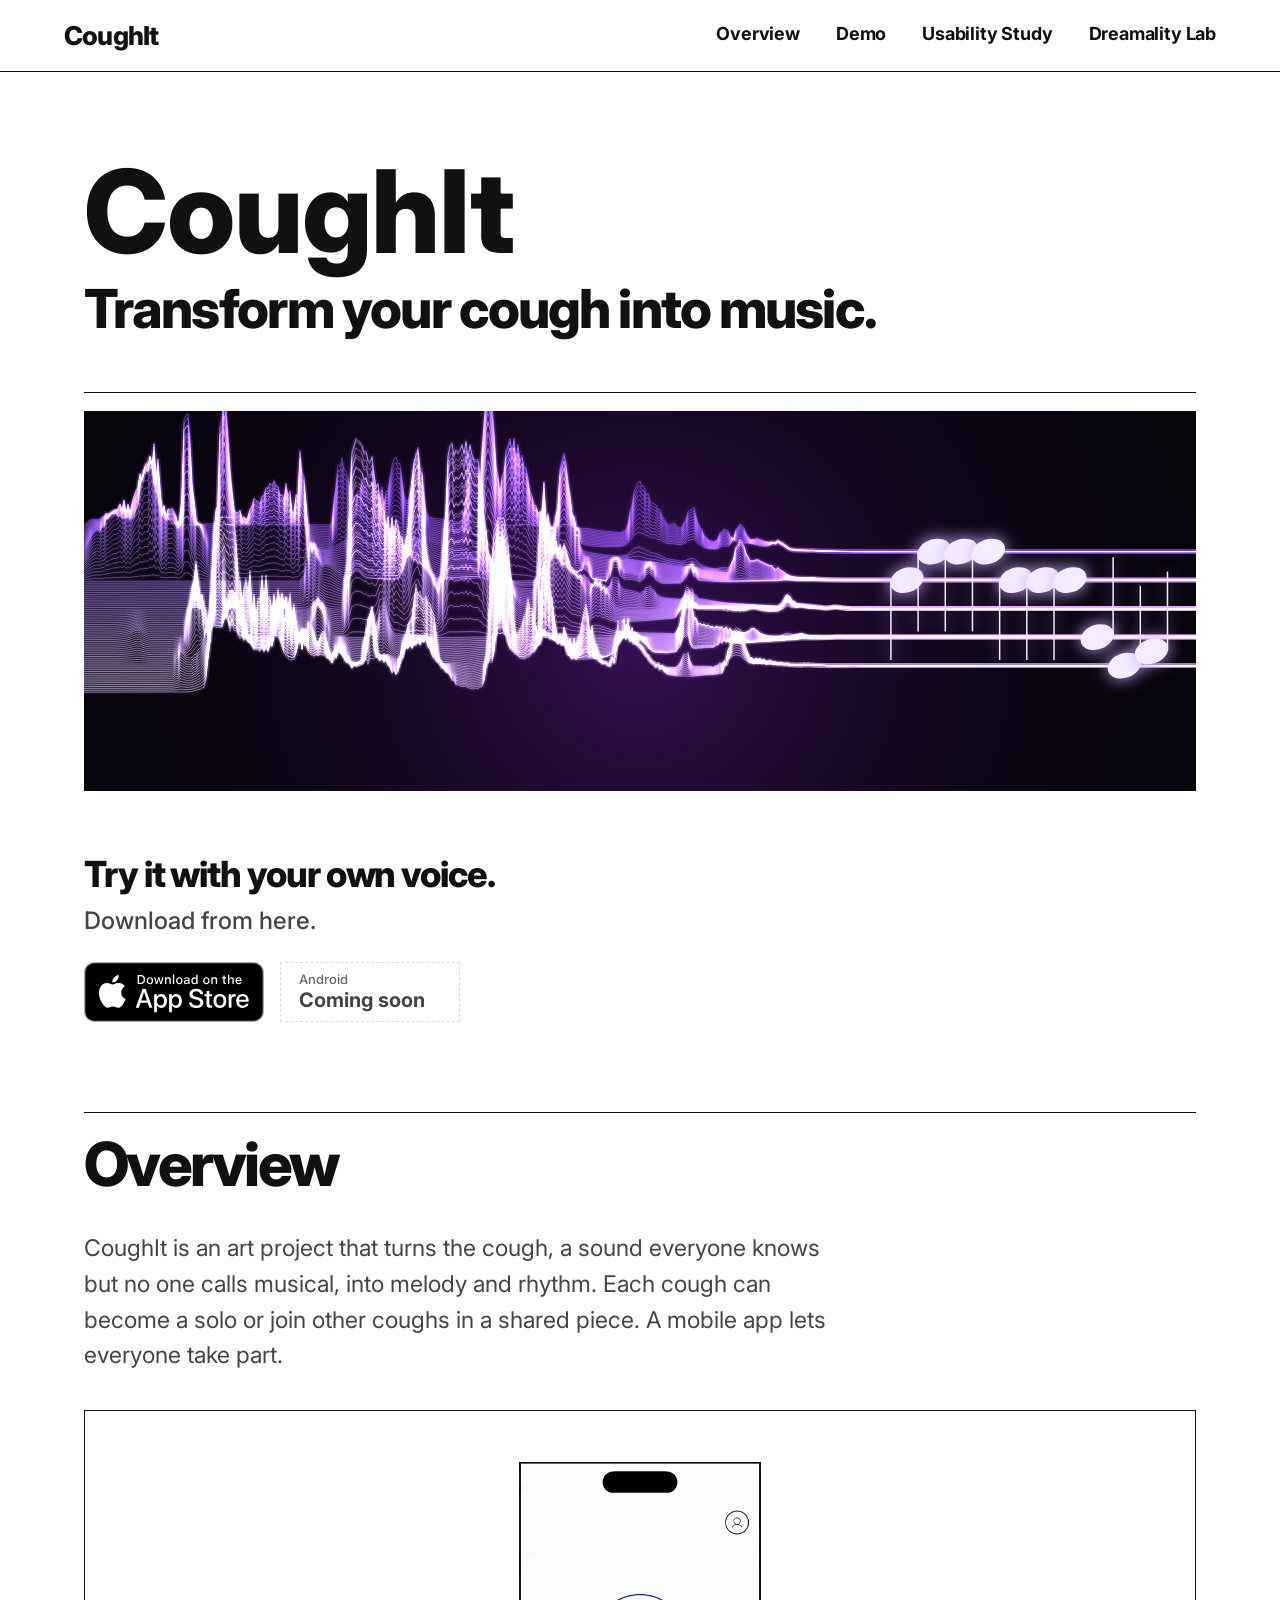
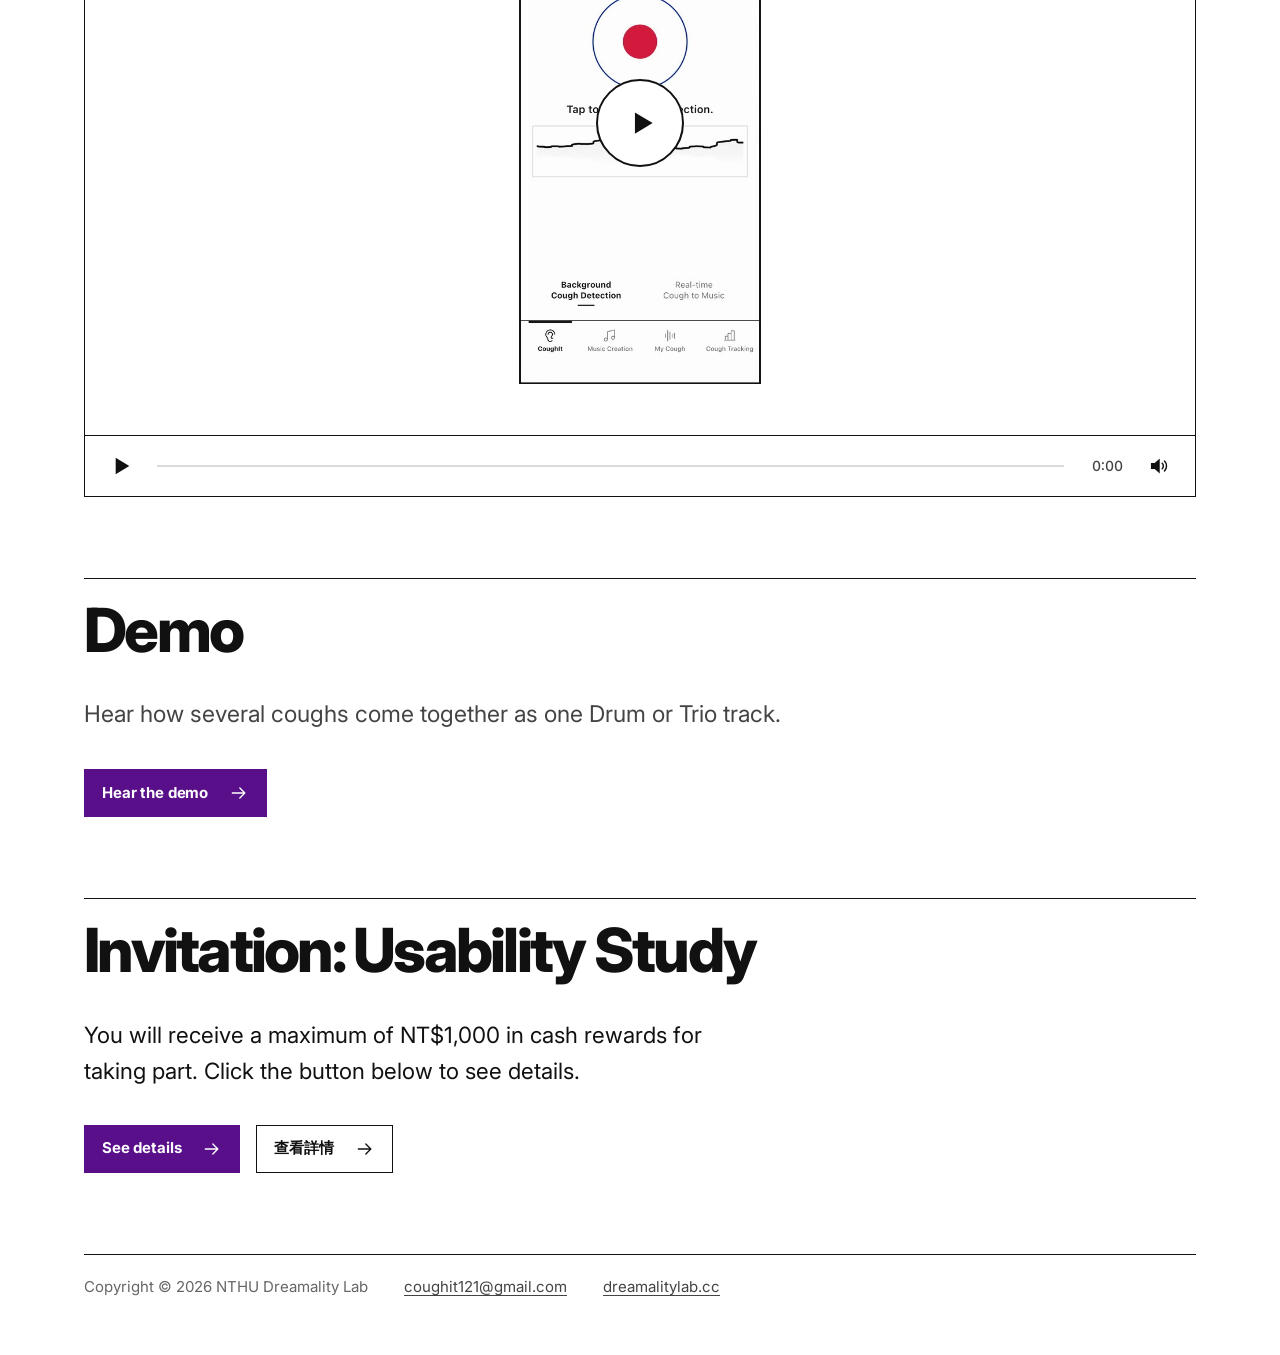
==== commit 70681764: "Refine demo map copy" ====
--- a/index.html
+++ b/index.html
@@ -39,11 +39,6 @@
 
     <figure class="hero-art">
       <canvas data-hero-art role="img" aria-label="Notes from the Drum and Trio demos drawn across the page like a score"></canvas>
-      <figcaption class="hero-meta">
-        <span>Demo</span>
-        <span>Drum and string trio</span>
-        <span>Drawn from the tracks in the demo</span>
-      </figcaption>
     </figure>
 
     <div class="download">
@@ -200,6 +195,6 @@
 -->
 
 <script src="assets/demo/data.js?v=1"></script>
-<script src="script.js?v=37"></script>
+<script src="script.js?v=38"></script>
 </body>
 </html>
--- a/styles.css
+++ b/styles.css
@@ -194,18 +194,6 @@
   width: 100%;
   height: clamp(200px, 30vw, 380px);
 }
-.hero-meta {
-  display: flex;
-  flex-wrap: wrap;
-  gap: 6px 18px;
-  padding-top: 12px;
-  font-size: 13px;
-  font-weight: 700;
-  letter-spacing: 0.1em;
-  text-transform: uppercase;
-}
-.hero-meta span + span { color: var(--muted); font-weight: 500; }
-
 /* Download: the sentence is the loudest thing here, the store button follows it. */
 .download {
   margin-top: clamp(40px, 7vh, 80px);
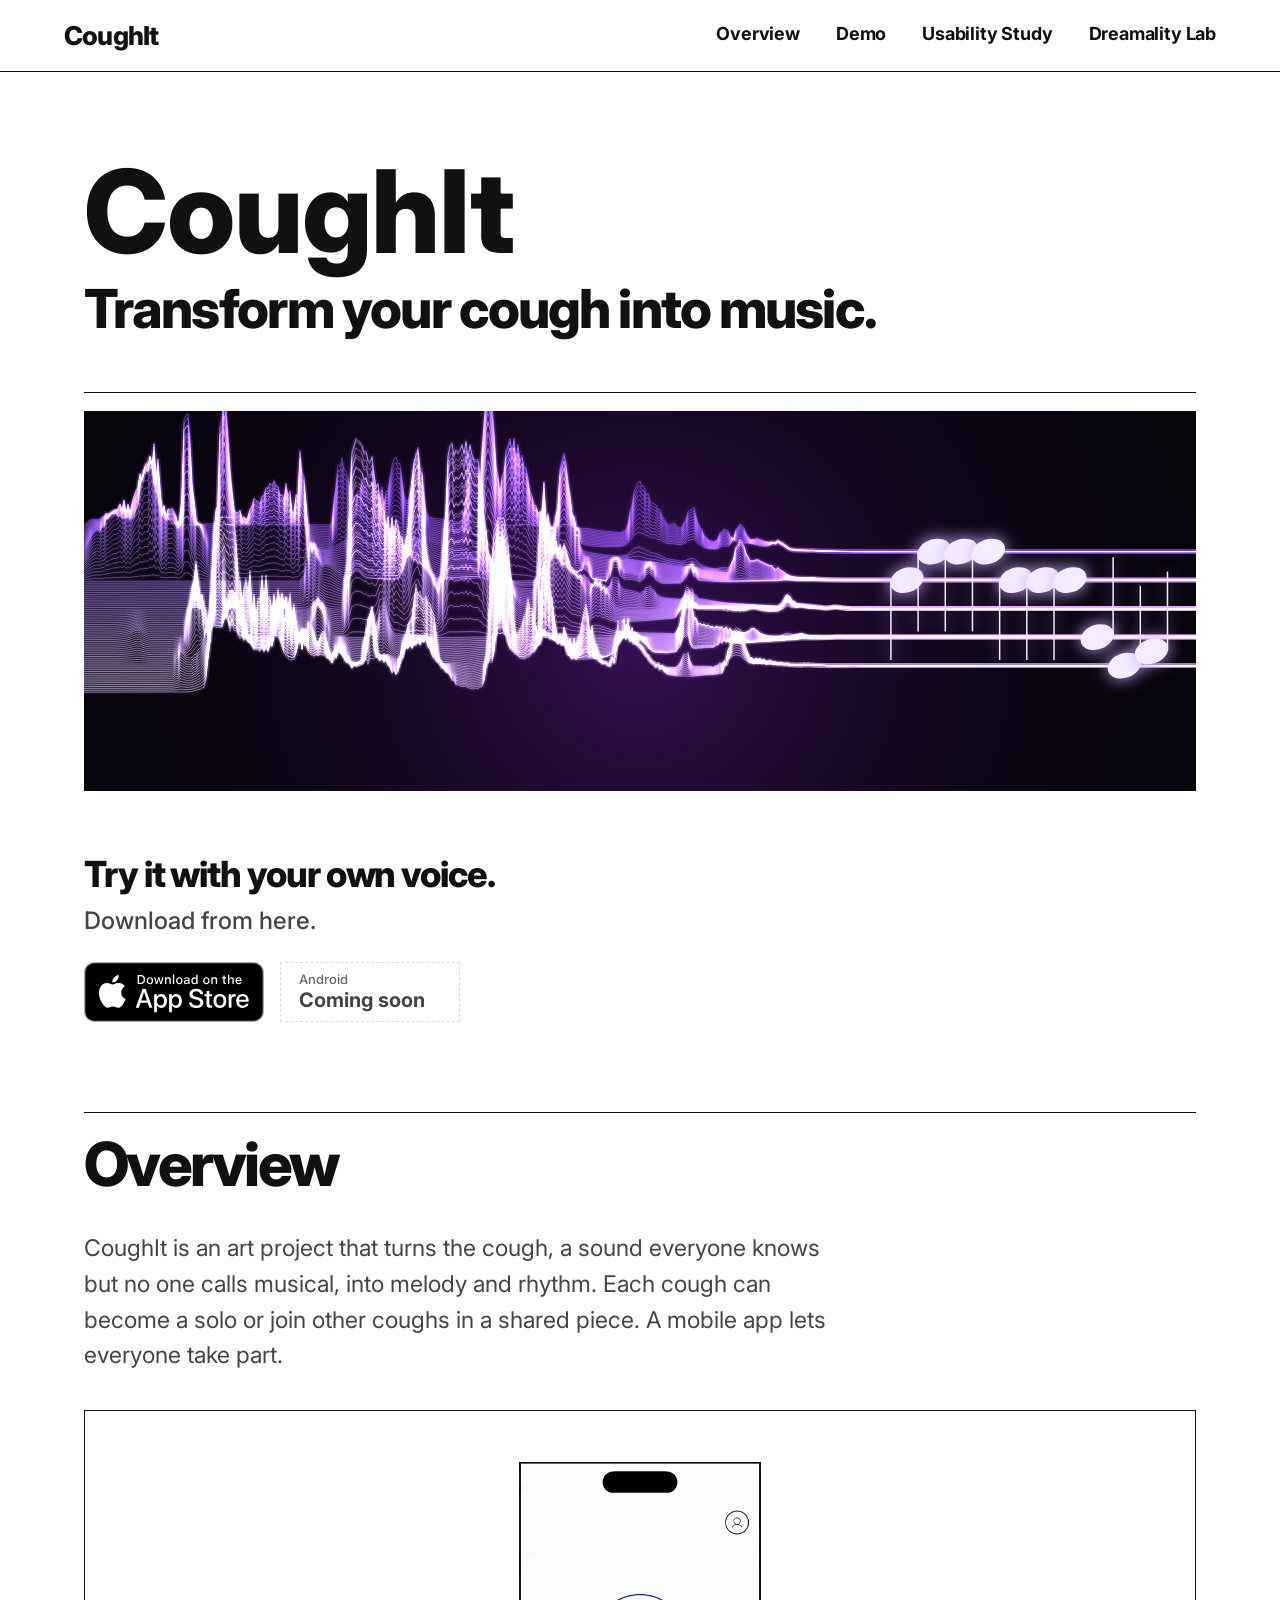
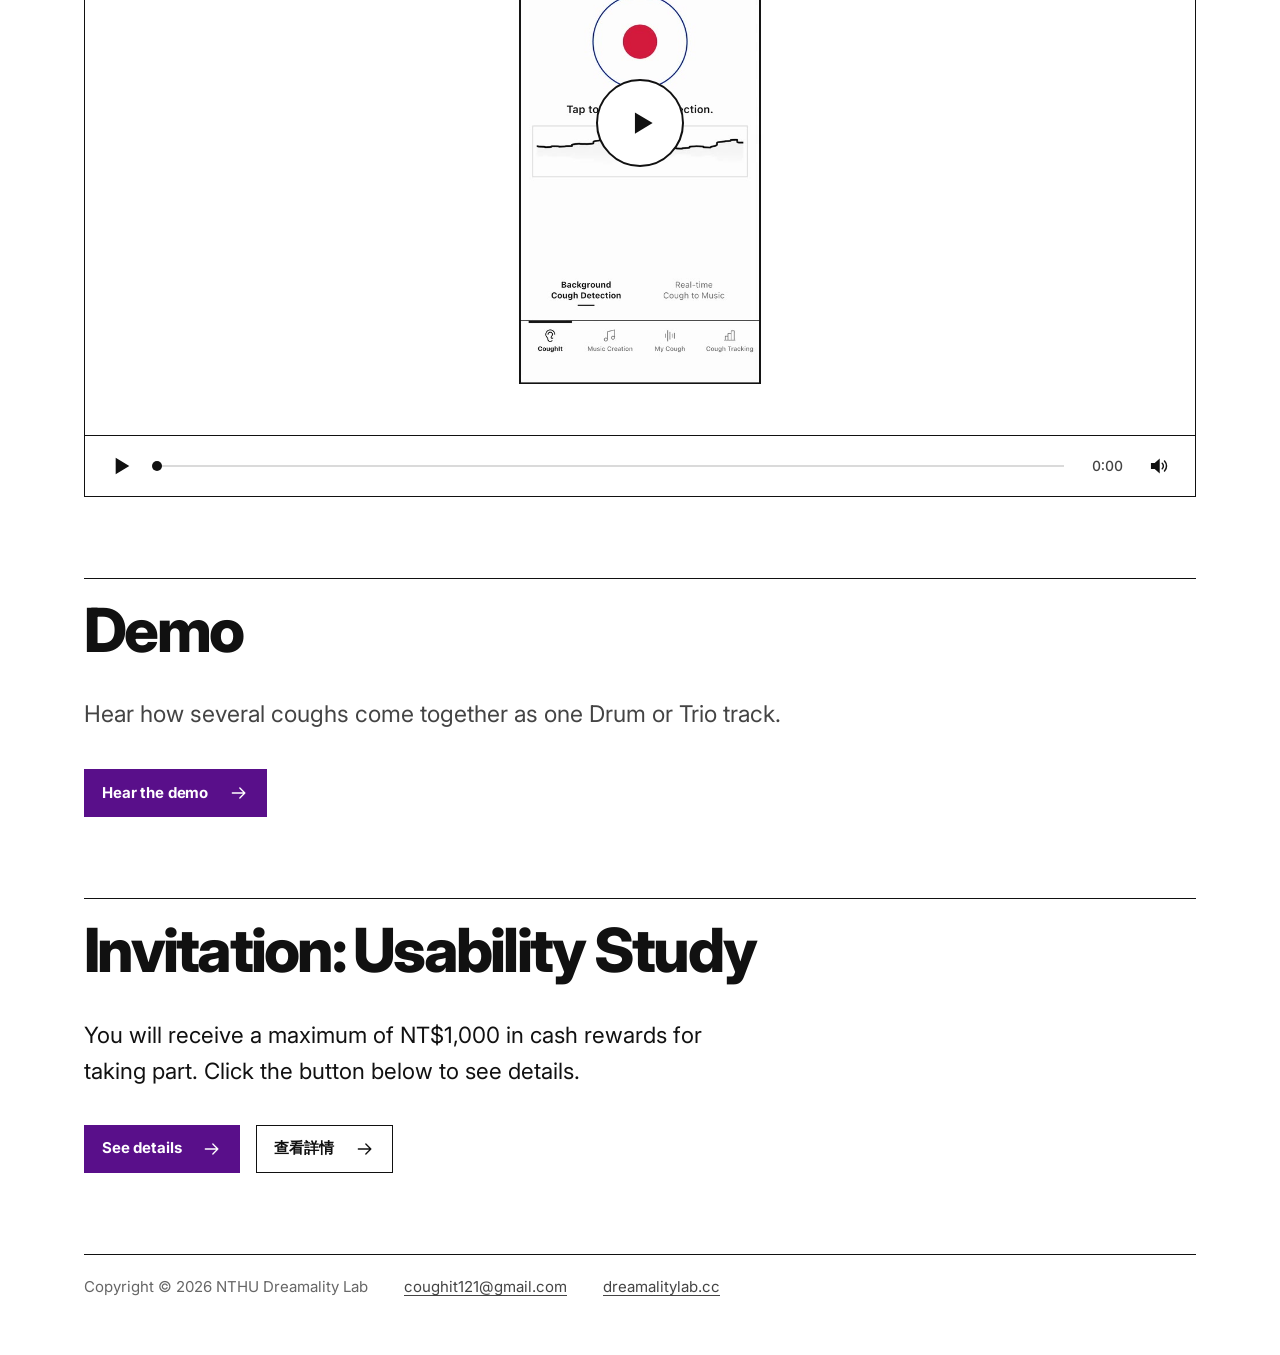
==== commit 2cd20619: "Fix video seeking and add demo route" ====
--- a/index.html
+++ b/index.html
@@ -14,7 +14,7 @@
 <link rel="preconnect" href="https://fonts.googleapis.com">
 <link rel="preconnect" href="https://fonts.gstatic.com" crossorigin>
 <link href="https://fonts.googleapis.com/css2?family=Inter:wght@400;500;700;800&display=swap" rel="stylesheet">
-<link rel="stylesheet" href="styles.css?v=34">
+<link rel="stylesheet" href="styles.css?v=35">
 </head>
 <body>
 
@@ -24,7 +24,7 @@
   <a class="wordmark" href="#top" aria-label="CoughIt, back to top">CoughIt</a>
   <nav class="top-nav" aria-label="Sections">
     <a href="#overview">Overview</a>
-    <a href="demo.html">Demo</a>
+    <a href="https://dreamalitylab.cc/coughit/demo/" target="_top">Demo</a>
     <a href="#user-study">Usability Study</a>
     <a class="draft-only" href="#your-cough">Your Cough</a>
     <a href="https://dreamalitylab.cc/" target="_blank" rel="noopener">Dreamality Lab</a>
@@ -69,8 +69,8 @@
 
     <div class="player" data-player>
       <div class="player-stage">
-      <video class="player-media" preload="metadata" poster="assets/video-poster.jpg?v=4" playsinline>
-        <source src="assets/coughit-demo.mp4?v=4" type="video/mp4">
+      <video class="player-media" preload="metadata" poster="assets/video-poster.jpg?v=5" playsinline>
+        <source src="assets/coughit-demo.mp4?v=5" type="video/mp4">
       </video>
       <button class="player-overlay" type="button" data-playtoggle aria-label="Play video">
         <svg class="icon-play" viewBox="0 0 24 24" aria-hidden="true"><path d="M7 4.5v15l12.5-7.5z"/></svg>
@@ -105,7 +105,7 @@
     </div>
 
     <div class="actions">
-      <a class="action action-primary" href="demo.html">
+      <a class="action action-primary" href="https://dreamalitylab.cc/coughit/demo/" target="_top">
         <span class="action-text">Hear the demo</span>
         <svg viewBox="0 0 24 24" aria-hidden="true"><path d="M4 12h15M13 6l6 6-6 6" fill="none"/></svg>
       </a>
@@ -195,6 +195,6 @@
 -->
 
 <script src="assets/demo/data.js?v=1"></script>
-<script src="script.js?v=38"></script>
+<script src="script.js?v=39"></script>
 </body>
 </html>
--- a/styles.css
+++ b/styles.css
@@ -682,9 +682,22 @@
   height: 2px;
   background: var(--hairline);
   cursor: pointer;
+  touch-action: none;
 }
 .player-track::before { content: ""; position: absolute; inset: -18px 0; } /* bigger hit area */
 .player-fill { position: absolute; left: 0; top: 0; bottom: 0; width: 0; background: var(--ink); }
+.player-fill::after {
+  content: "";
+  position: absolute;
+  right: -5px;
+  top: 50%;
+  width: 10px;
+  height: 10px;
+  border-radius: 50%;
+  background: var(--ink);
+  transform: translateY(-50%);
+}
+.player-track.is-seeking .player-fill::after { transform: translateY(-50%) scale(1.25); }
 
 .player-time {
   flex: none;
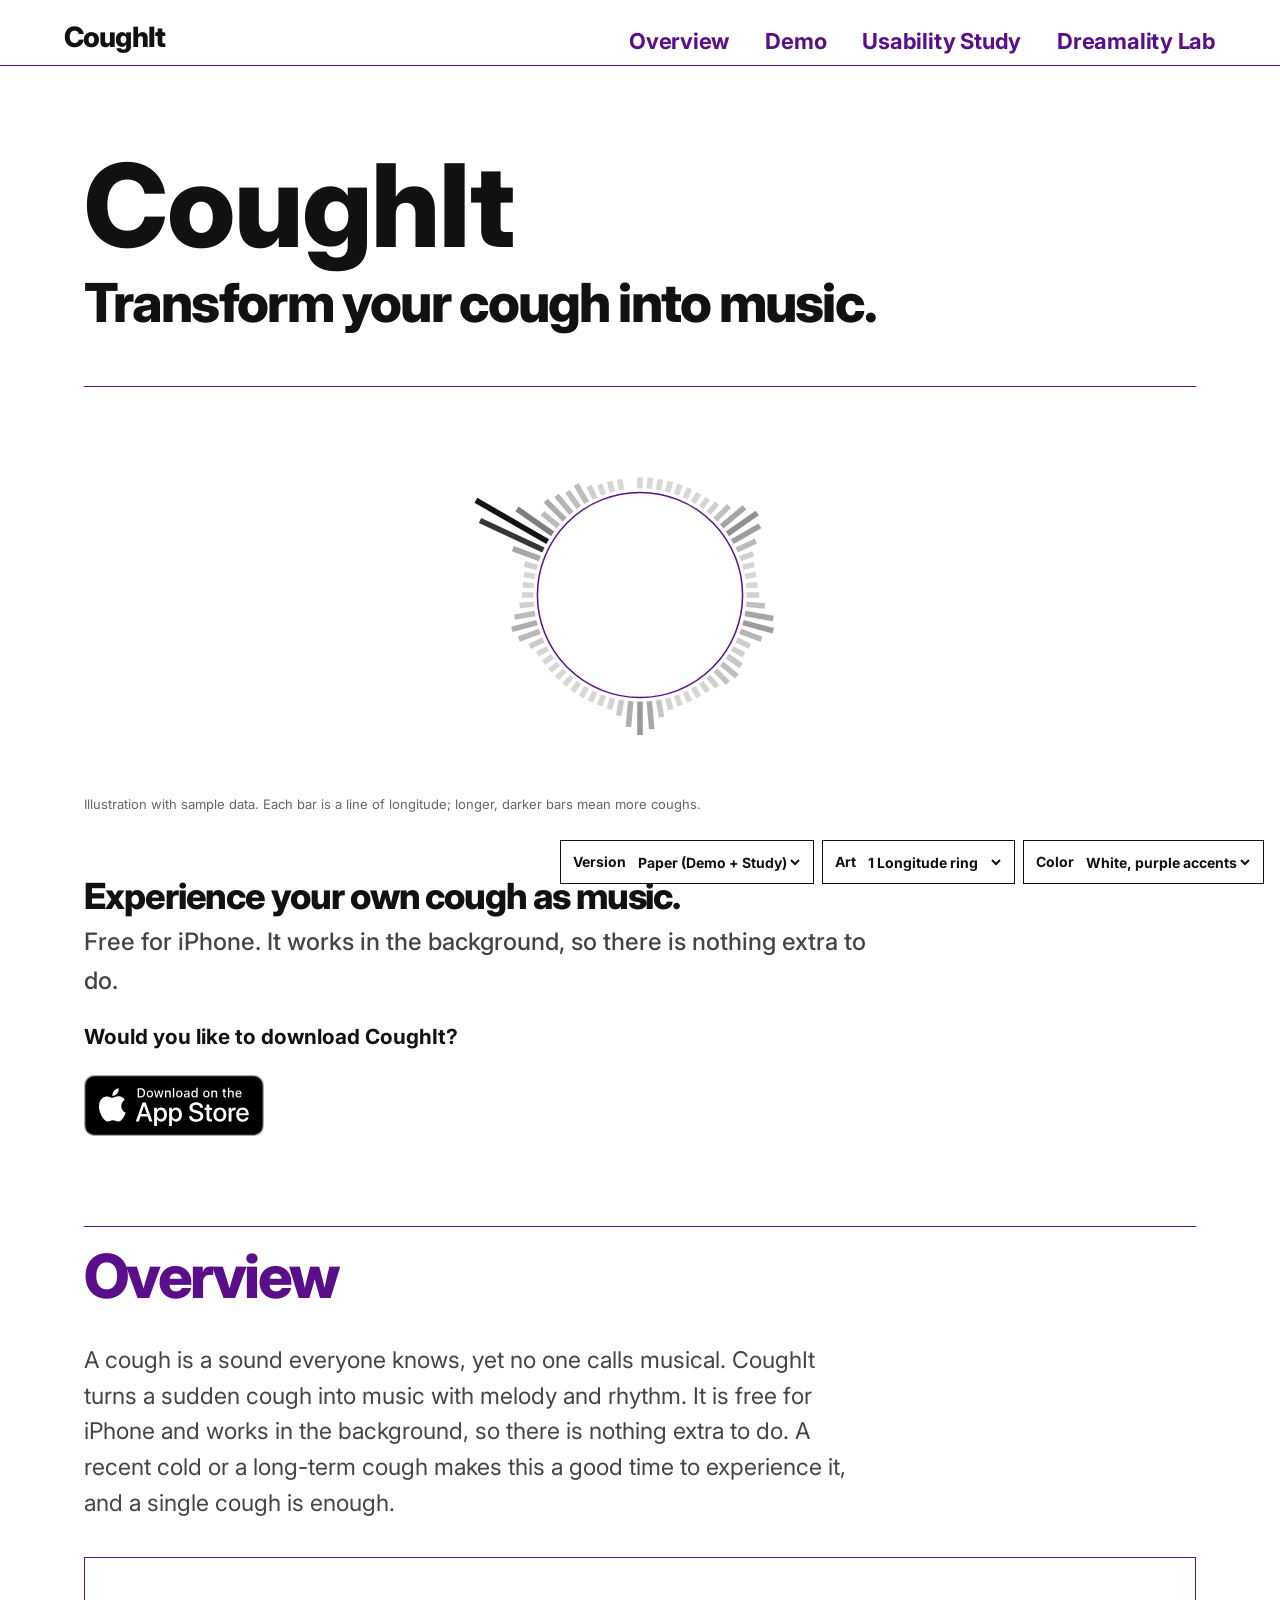
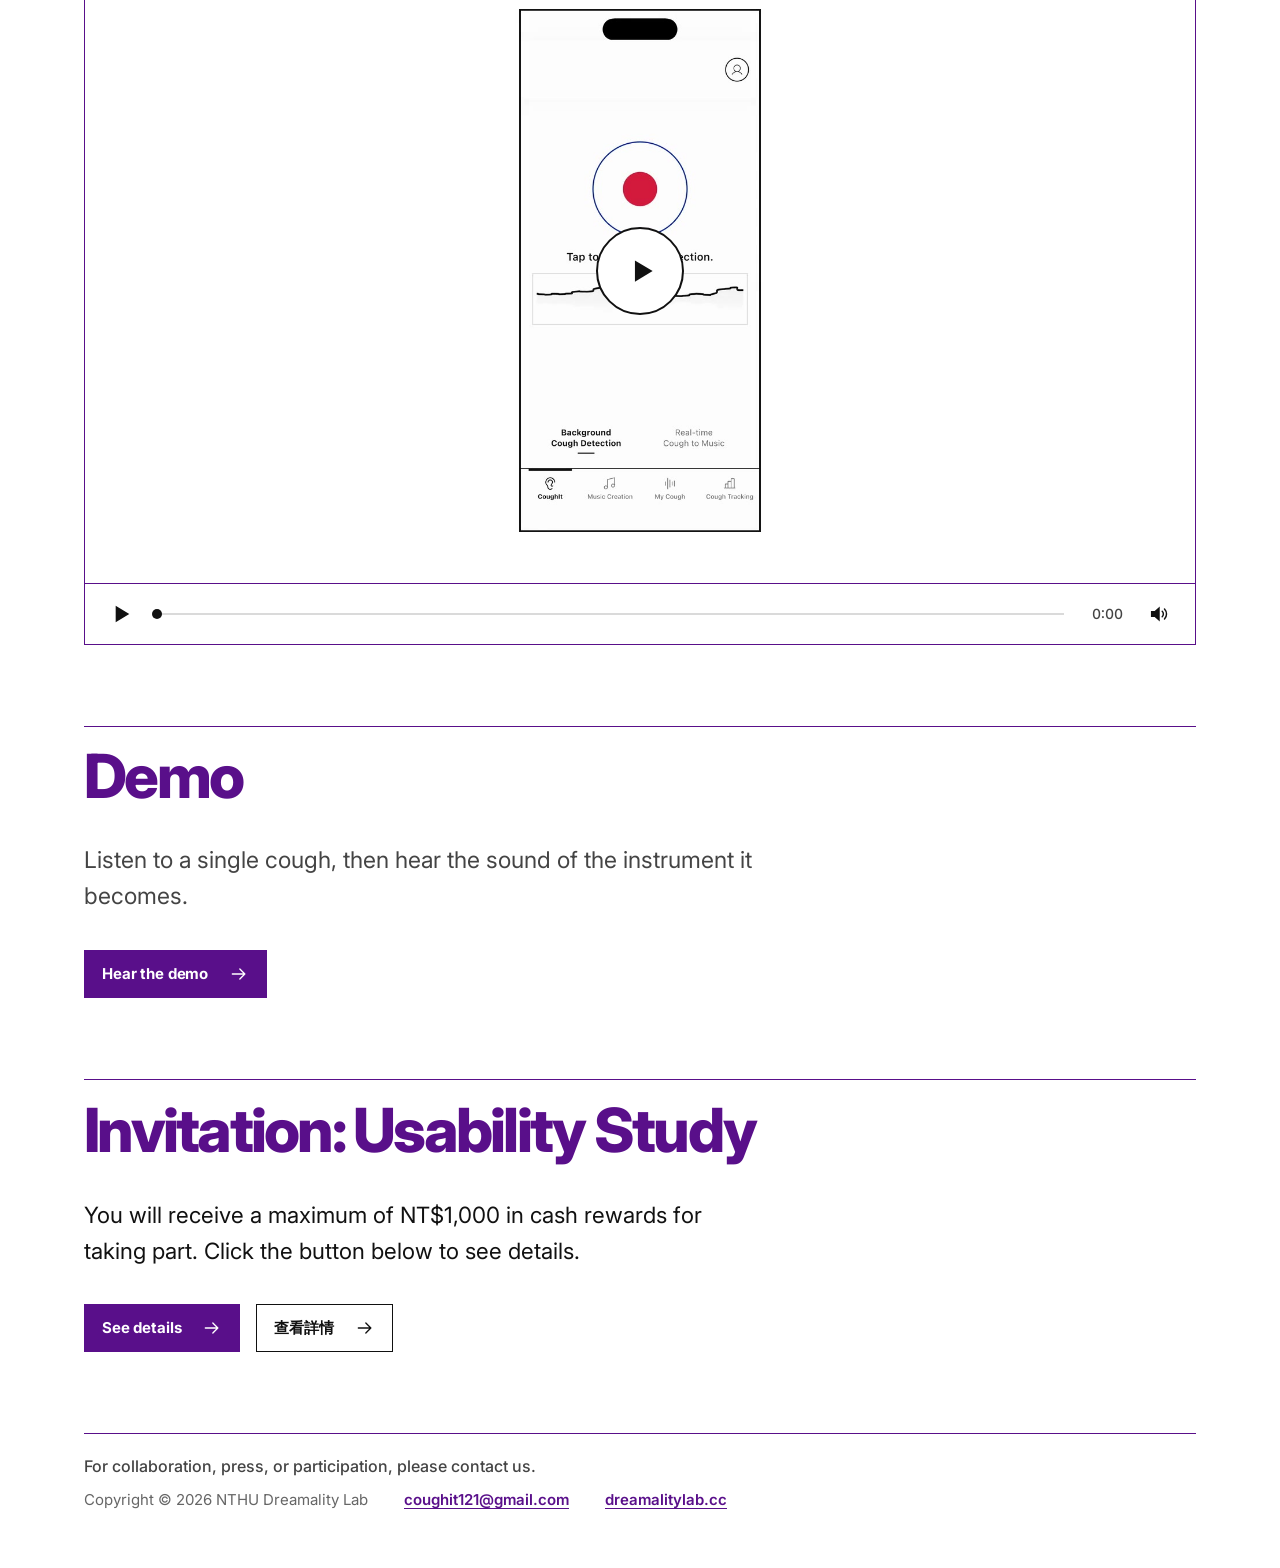
==== commit 4ed85413: "Apply 1017 feedback: visitor-first copy, paper and art versions, longitude hero, purple accents - Co" ====
--- a/index.html
+++ b/index.html
@@ -4,7 +4,7 @@
 <meta charset="UTF-8">
 <meta name="viewport" content="width=device-width, initial-scale=1.0">
 <title>CoughIt</title>
-<meta name="description" content="CoughIt is an art project that turns the sound of a cough into music with melody and rhythm.">
+<meta name="description" content="CoughIt turns a sudden cough into music with melody and rhythm. Free for iPhone.">
 <meta property="og:title" content="CoughIt">
 <meta property="og:description" content="Transform your cough into music.">
 <meta property="og:type" content="website">
@@ -14,9 +14,9 @@
 <link rel="preconnect" href="https://fonts.googleapis.com">
 <link rel="preconnect" href="https://fonts.gstatic.com" crossorigin>
 <link href="https://fonts.googleapis.com/css2?family=Inter:wght@400;500;700;800&display=swap" rel="stylesheet">
-<link rel="stylesheet" href="styles.css?v=35">
+<link rel="stylesheet" href="styles.css?v=37">
 </head>
-<body>
+<body data-version="paper">
 
 <a class="skip" href="#main">Skip to content</a>
 
@@ -38,21 +38,20 @@
     <h1 class="tagline"><span class="tagline-title">CoughIt</span><span class="tagline-sub">Transform your cough into music.</span></h1>
 
     <figure class="hero-art">
-      <canvas data-hero-art role="img" aria-label="Notes from the Drum and Trio demos drawn across the page like a score"></canvas>
+      <canvas data-hero-art role="img" aria-label="Artwork drawn across the page"></canvas>
+      <p class="hero-note" data-hero-note></p>
     </figure>
 
     <div class="download">
-      <p class="download-lead">Try it with your own voice.</p>
-      <p class="download-sub">Download from here.</p>
+      <p class="download-lead">Experience your own cough as music.</p>
+      <p class="download-sub">Free for iPhone. It works in the background, so there is nothing extra to do.</p>
+      <p class="download-ask">Would you like to download CoughIt?</p>
       <div class="download-row">
         <a class="app-store-link" href="https://apps.apple.com/tw/app/coughit/id6755471885" target="_blank" rel="noopener" aria-label="Download CoughIt on the App Store">
           <img src="assets/download-on-the-app-store.svg" width="120" height="40" alt="Download on the App Store">
         </a>
-        <!-- Android: replace this span with an <a href="..."> once the link is ready. -->
-        <span class="store-soon" aria-label="Android version coming soon">
-          <span class="store-soon-label">Android</span>
-          <span class="store-soon-text">Coming soon</span>
-        </span>
+        <!-- Android: add a second store badge here once Apple has approved the app
+             and the Android build is published. Do not show "coming soon". -->
       </div>
     </div>
   </section>
@@ -64,7 +63,7 @@
     </header>
 
     <div class="section-intro">
-      <p>CoughIt is an art project that turns the cough, a sound everyone knows but no one calls musical, into melody and rhythm. Each cough can become a solo or join other coughs in a shared piece. A mobile app lets everyone take part.</p>
+      <p>A cough is a sound everyone knows, yet no one calls musical. CoughIt turns a sudden cough into music with melody and rhythm. It is free for iPhone and works in the background, so there is nothing extra to do. A recent cold or a long-term cough makes this a good time to experience it, and a single cough is enough.</p>
     </div>
 
     <div class="player" data-player>
@@ -101,7 +100,7 @@
     </header>
 
     <div class="section-intro">
-      <p>Hear how several coughs come together as one Drum or Trio track.</p>
+      <p>Listen to a single cough, then hear the sound of the instrument it becomes.</p>
     </div>
 
     <div class="actions">
@@ -178,23 +177,24 @@
 </main>
 
 <!-- ============ FOOTER ============ -->
-<footer class="foot">
+<footer class="foot" id="contact">
   <div class="foot-inner">
+    <p class="foot-line foot-contact">For collaboration, press, or participation, please contact us.</p>
     <p class="foot-line">Copyright &copy; 2026 NTHU Dreamality Lab</p>
-    <!-- TODO: replace with a short, project-specific mailbox (not the lab's shared one). -->
     <p class="foot-line"><a href="mailto:coughit121@gmail.com">coughit121@gmail.com</a></p>
     <p class="foot-line"><a href="https://dreamalitylab.cc" target="_blank" rel="noopener">dreamalitylab.cc</a></p>
   </div>
 </footer>
 
-<!-- TEMPORARY Art/Color controls are intentionally hidden from visitors.
-<div class="demo-controls" role="group" aria-label="Demo controls">
-  <label class="demo-control">Art <select data-art-select aria-label="Hero artwork"><option value="transform">1  Cough to music</option><option value="mono">2  Mono (minimal)</option><option value="light">3  Light</option><option value="becoming">4  Becoming</option><option value="ridges">5  Ridges</option><option value="ring">6  Ring</option><option value="line">7  Line</option><option value="score">8  Score</option></select></label>
-  <label class="demo-control">Color <select data-theme-select aria-label="Colour scheme"><option value="white">White</option><option value="purple">Purple</option><option value="black">Black</option></select></label>
+<!-- TEMPORARY style picker for the demo (version, hero art, colour). Remove with the
+     .demo-controls CSS and the picker code in script.js once a style is chosen. -->
+<div class="demo-controls" role="group" aria-label="Style picker (temporary)">
+  <label class="demo-control">Version <select data-version-select aria-label="Page version"><option value="paper">Paper (Demo + Study)</option><option value="art">Art (the work only)</option></select></label>
+  <label class="demo-control">Art <select data-art-select aria-label="Hero artwork"><option value="longitude">1  Longitude ring</option><option value="transform">2  Cough to music</option><option value="mono">3  Mono (minimal)</option><option value="light">4  Light</option><option value="becoming">5  Becoming</option><option value="ridges">6  Ridges</option><option value="ring">7  Ring</option><option value="line">8  Line</option><option value="score">9  Score</option></select></label>
+  <label class="demo-control">Color <select data-theme-select aria-label="Colour scheme"><option value="accent">White, purple accents</option><option value="night">Black, purple accents</option><option value="mono">White, black only</option><option value="purple">Purple page</option></select></label>
 </div>
--->
 
 <script src="assets/demo/data.js?v=1"></script>
-<script src="script.js?v=39"></script>
+<script src="script.js?v=41"></script>
 </body>
 </html>
--- a/styles.css
+++ b/styles.css
@@ -3,8 +3,9 @@
    Red is the only hue and is reserved for "a cough was caught". */
 
 :root {
-  /* Page: white paper, ink type, pure grays. The one colour is --accent
-     (NTHU purple) and it is only used for actions and the hero score. */
+  /* Page: white paper, ink type, pure grays. Purple (--accent, NTHU purple) is
+     the only colour and it is a garnish, never a full-page fill: thin rules,
+     section titles, the menu, the contact line, buttons and the hero artwork. */
   --paper: #ffffff;
   --ink: #111111;
   --ink-2: #444444;
@@ -13,6 +14,10 @@
   --alert: #e5303f;
   --accent: #590f8a;
   --accent-ink: #ffffff;
+  --line: var(--accent);
+  --head: var(--accent);
+  --menu: var(--accent);
+  --link: var(--accent);
 
   --rule: 1.5px;
   --gutter: clamp(20px, 5vw, 64px);
@@ -21,9 +26,26 @@
   --font: -apple-system, BlinkMacSystemFont, "SF Pro Text", "Inter", "Helvetica Neue", Arial, sans-serif;
 }
 
-/* TEMPORARY, for the colour demo: palettes picked by the .theme-switch button.
-   White is the default (:root above). Remove these two blocks, the button
-   rules below and the theme block at the end of script.js once a colour is chosen. */
+/* TEMPORARY, for the style demo: themes picked with the Color selector.
+   The default is :root above (white, purple accents). Remove the three blocks
+   below, the .demo-controls rules and the picker code in script.js once a
+   style is chosen. */
+:root[data-theme="night"] {
+  --paper: #000000;
+  --ink: #ffffff;
+  --ink-2: #e6e6e6;
+  --muted: #a8a8a8;
+  --hairline: rgba(255, 255, 255, 0.28);
+  --alert: #ff6b78;
+  --accent: #c79bf5;
+  --accent-ink: #000000;
+}
+:root[data-theme="mono"] {
+  --line: var(--ink);
+  --head: var(--ink);
+  --menu: var(--ink);
+  --link: var(--ink-2);
+}
 :root[data-theme="purple"] {
   --paper: #590f8a;
   --ink: #ffffff;
@@ -34,16 +56,6 @@
   --accent: #ffffff;
   --accent-ink: #590f8a;
 }
-:root[data-theme="black"] {
-  --paper: #000000;
-  --ink: #ffffff;
-  --ink-2: #e6e6e6;
-  --muted: #a8a8a8;
-  --hairline: rgba(255, 255, 255, 0.32);
-  --alert: #ff6b78;
-  --accent: #c79bf5;
-  --accent-ink: #000000;
-}
 
 .demo-controls {
   position: fixed;
@@ -51,7 +63,10 @@
   bottom: 16px;
   z-index: 30;
   display: flex;
+  flex-wrap: wrap;
+  justify-content: flex-end;
   gap: 8px;
+  max-width: calc(100vw - 32px);
 }
 .demo-control {
   display: flex;
@@ -78,7 +93,7 @@
 *, *::before, *::after { box-sizing: border-box; }
 * { margin: 0; padding: 0; }
 
-html { scroll-behavior: smooth; scroll-padding-top: 72px; }
+html { scroll-behavior: smooth; scroll-padding-top: 88px; }
 
 body {
   background: var(--paper);
@@ -115,19 +130,23 @@
   top: 0;
   z-index: 10;
   display: flex;
-  align-items: center;
+  align-items: flex-end;
   justify-content: space-between;
-  height: 72px;
-  padding: 0 var(--gutter);
+  padding: 22px var(--gutter) 0;
   background: var(--paper);
-  border-bottom: var(--rule) solid var(--ink);
-}
-
+  border-bottom: var(--rule) solid var(--line);
+}
+
+/* The space between a word and the rule under it is a fraction of that word's
+   own size (0.42em), so small menu text sits close to the line and the large
+   wordmark sits further away. */
 .wordmark {
   flex: none;
   margin-right: clamp(28px, 4vw, 48px);
-  font-size: 26px;
+  padding-bottom: 0.42em;
+  font-size: 28px;
   font-weight: 800;
+  line-height: 1.1;
   letter-spacing: -0.03em;
   text-decoration: none;
 }
@@ -143,16 +162,17 @@
 .top-nav::-webkit-scrollbar { display: none; }
 
 .top-nav a {
-  font-size: 18px;
-  font-weight: 700;
+  font-size: 22px;
+  font-weight: 700;
+  line-height: 1.1;
   letter-spacing: -0.01em;
   text-decoration: none;
-  color: var(--ink);
-  padding: 8px 0;
-  border-bottom: 2px solid transparent;
+  color: var(--menu);
+  padding: 0 0 0.42em;
+  border-bottom: 0.12em solid transparent;
 }
 .top-nav a:hover,
-.top-nav a[aria-current="page"] { border-bottom-color: var(--ink); }
+.top-nav a[aria-current="page"] { border-bottom-color: var(--menu); }
 
 /* The demo page has no hero, so the first block needs its own breathing room. */
 .page-demo #main { padding-top: clamp(32px, 6vh, 64px); }
@@ -186,7 +206,7 @@
 /* Hero artwork: the demo's own scores drawn large, like a work on the wall. */
 .hero-art {
   margin-top: clamp(32px, 6vh, 64px);
-  border-top: var(--rule) solid var(--ink);
+  border-top: var(--rule) solid var(--line);
   padding-top: 18px;
 }
 .hero-art canvas {
@@ -194,6 +214,13 @@
   width: 100%;
   height: clamp(200px, 30vw, 380px);
 }
+.hero-note {
+  margin-top: 10px;
+  color: var(--muted);
+  font-size: 13px;
+  line-height: 1.4;
+}
+.hero-note:empty { display: none; }
 /* Download: the sentence is the loudest thing here, the store button follows it. */
 .download {
   margin-top: clamp(40px, 7vh, 80px);
@@ -206,9 +233,15 @@
 }
 .download-sub {
   margin-top: 6px;
+  max-width: 34em;
   font-size: clamp(1.15rem, 2vw, 1.5rem);
   font-weight: 500;
   color: var(--ink-2);
+}
+.download-ask {
+  margin-top: 20px;
+  font-size: clamp(1.05rem, 1.7vw, 1.3rem);
+  font-weight: 700;
 }
 .download-row {
   display: flex;
@@ -226,19 +259,6 @@
   width: 180px;
   height: auto;
 }
-.store-soon {
-  display: inline-flex;
-  flex-direction: column;
-  justify-content: center;
-  min-width: 180px;
-  padding: 0 18px;
-  border: 1.5px dashed var(--hairline);
-  color: var(--muted);
-  line-height: 1.25;
-  cursor: default;
-}
-.store-soon-label { font-size: 13px; font-weight: 500; }
-.store-soon-text { font-size: 20px; font-weight: 700; color: var(--ink-2); }
 .app-store-link:focus-visible {
   outline: 3px solid var(--ink);
   outline-offset: 5px;
@@ -251,20 +271,23 @@
   padding: 0 var(--gutter) clamp(56px, 9vh, 104px);
 }
 
+/* The gap between a rule and its title is 0.3em of the title's own size. */
 .block-head {
   display: flex;
   align-items: baseline;
   gap: 18px;
-  padding-top: 20px;
+  font-size: clamp(2.1rem, 5.2vw, 3.8rem);
+  padding-top: 0.3em;
   margin-bottom: clamp(24px, 4vh, 44px);
-  border-top: var(--rule) solid var(--ink);
+  border-top: var(--rule) solid var(--line);
 }
 
 .block-title {
-  font-size: clamp(2.1rem, 5.2vw, 3.8rem);
+  font-size: 1em;
   font-weight: 800;
   letter-spacing: -0.045em;
   line-height: 1.02;
+  color: var(--head);
 }
 
 .prose { max-width: 40rem; }
@@ -309,7 +332,7 @@
   flex-direction: column;
   min-width: 0;
   padding-top: 18px;
-  border-top: var(--rule) solid var(--ink);
+  border-top: var(--rule) solid var(--line);
 }
 
 .demo-head {
@@ -618,7 +641,7 @@
 
 /* ---------- Player ---------- */
 .player {
-  border: var(--rule) solid var(--ink);
+  border: var(--rule) solid var(--line);
   background: var(--paper);
 }
 
@@ -657,7 +680,7 @@
   gap: 14px;
   padding: 8px 14px;
   background: var(--paper);
-  border-top: var(--rule) solid var(--ink);
+  border-top: var(--rule) solid var(--line);
 }
 
 .player-btn {
@@ -754,7 +777,7 @@
 }
 .foot-inner {
   padding-top: 20px;
-  border-top: var(--rule) solid var(--ink);
+  border-top: var(--rule) solid var(--line);
   display: flex;
   flex-wrap: wrap;
   align-items: center;
@@ -762,13 +785,19 @@
   font-size: 15px;
   color: var(--muted);
 }
-.foot a { color: var(--ink-2); text-underline-offset: 3px; }
-.foot a:hover { color: var(--ink); }
+.foot-contact {
+  flex-basis: 100%;
+  color: var(--ink-2);
+  font-size: 16px;
+  font-weight: 500;
+}
+.foot a { color: var(--link); font-weight: 600; text-underline-offset: 3px; }
+.foot a:hover { text-decoration-thickness: 2px; }
 
 /* ---------- "How much do you know about your cough" ---------- */
-.explore { border-bottom: var(--rule) solid var(--ink); }
-
-.explore-item { border-top: var(--rule) solid var(--ink); }
+.explore { border-bottom: var(--rule) solid var(--line); }
+
+.explore-item { border-top: var(--rule) solid var(--line); }
 .explore-item summary {
   display: flex;
   align-items: center;
@@ -831,6 +860,7 @@
   .wordmark {
     width: 100%;
     margin-right: 0;
+    padding-bottom: 0;
     font-size: 22px;
   }
   .top-nav {
@@ -875,6 +905,13 @@
   .translation-list { max-height: 196px; padding-right: 5px; }
 }
 
+/* The temporary style picker stays small on a phone so it covers less of the page. */
+@media (max-width: 560px) {
+  .demo-controls { right: 8px; bottom: 8px; left: 8px; max-width: none; gap: 6px; }
+  .demo-control { flex: 1 1 auto; min-height: 36px; padding: 0 4px 0 8px; gap: 4px; font-size: 12px; }
+  .demo-control select { max-width: 104px; font-size: 12px; text-overflow: ellipsis; }
+}
+
 @media (prefers-reduced-motion: reduce) {
   html { scroll-behavior: auto; }
 }
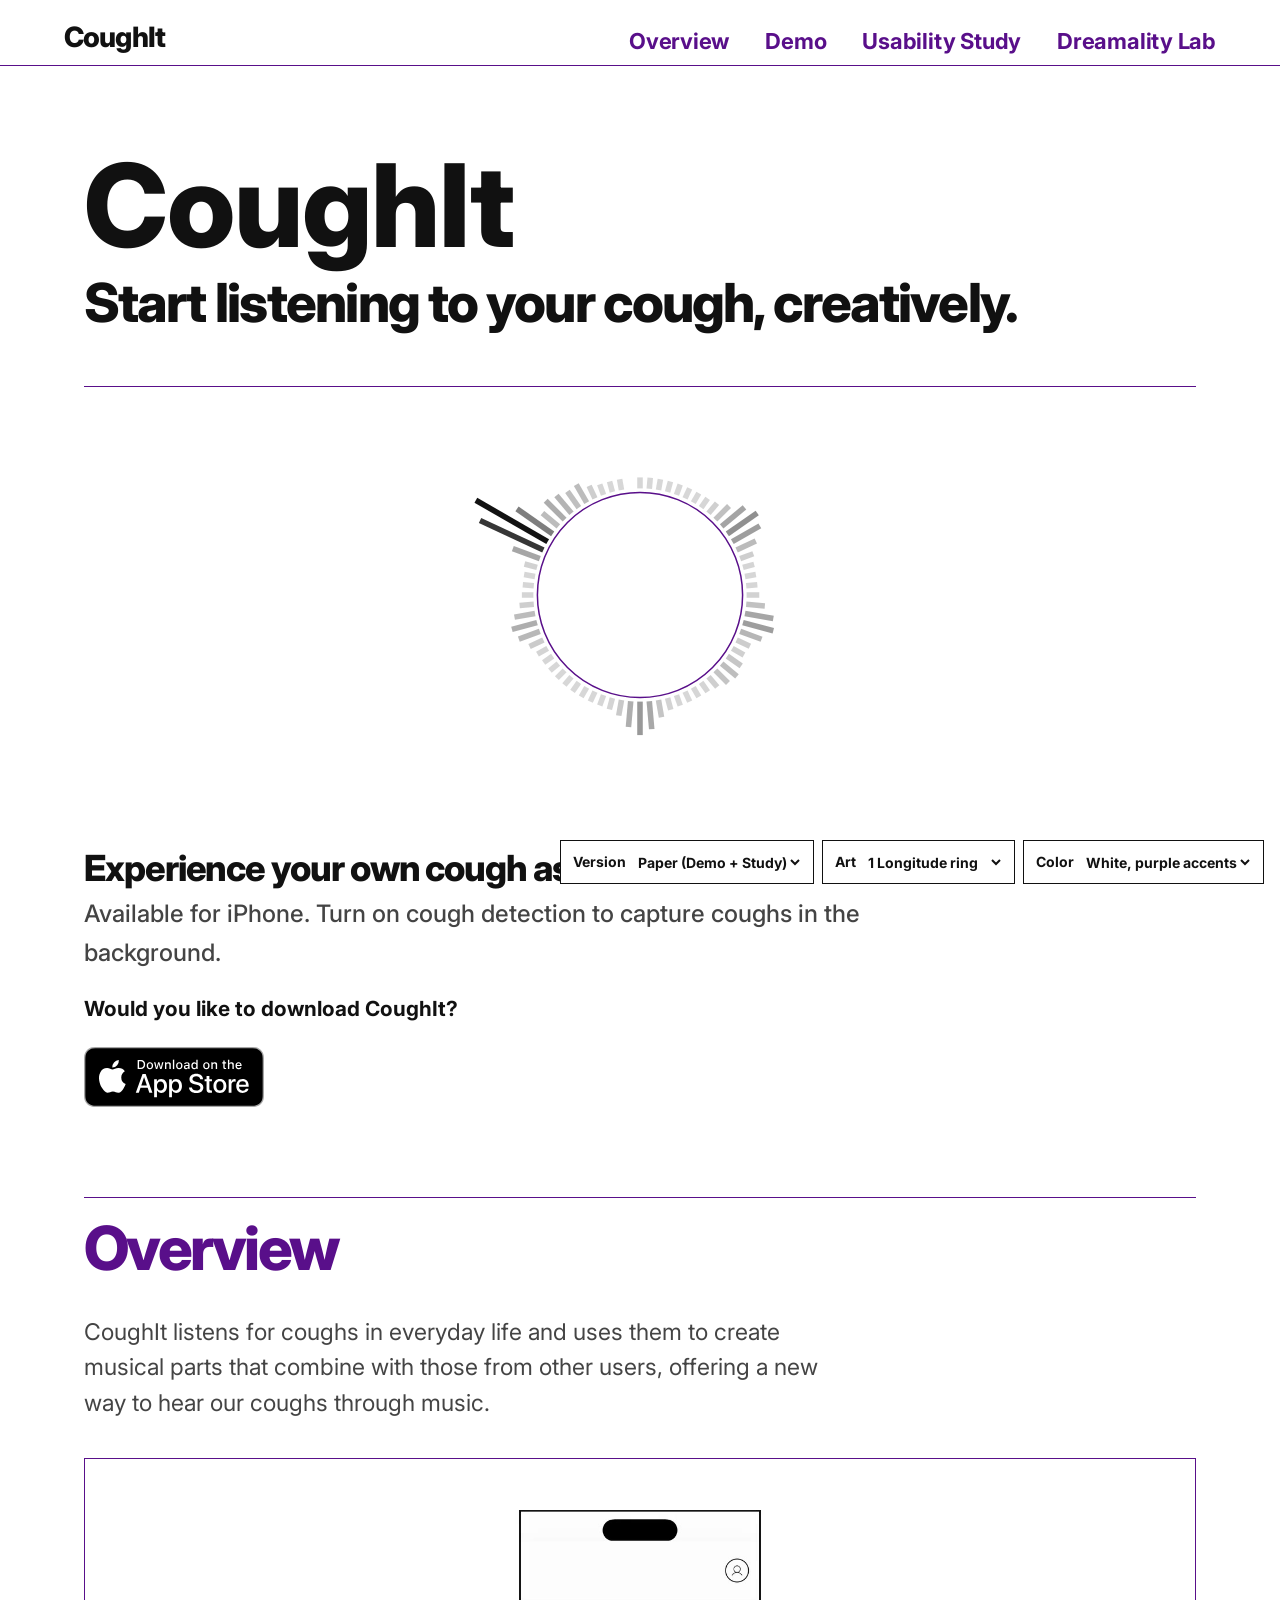
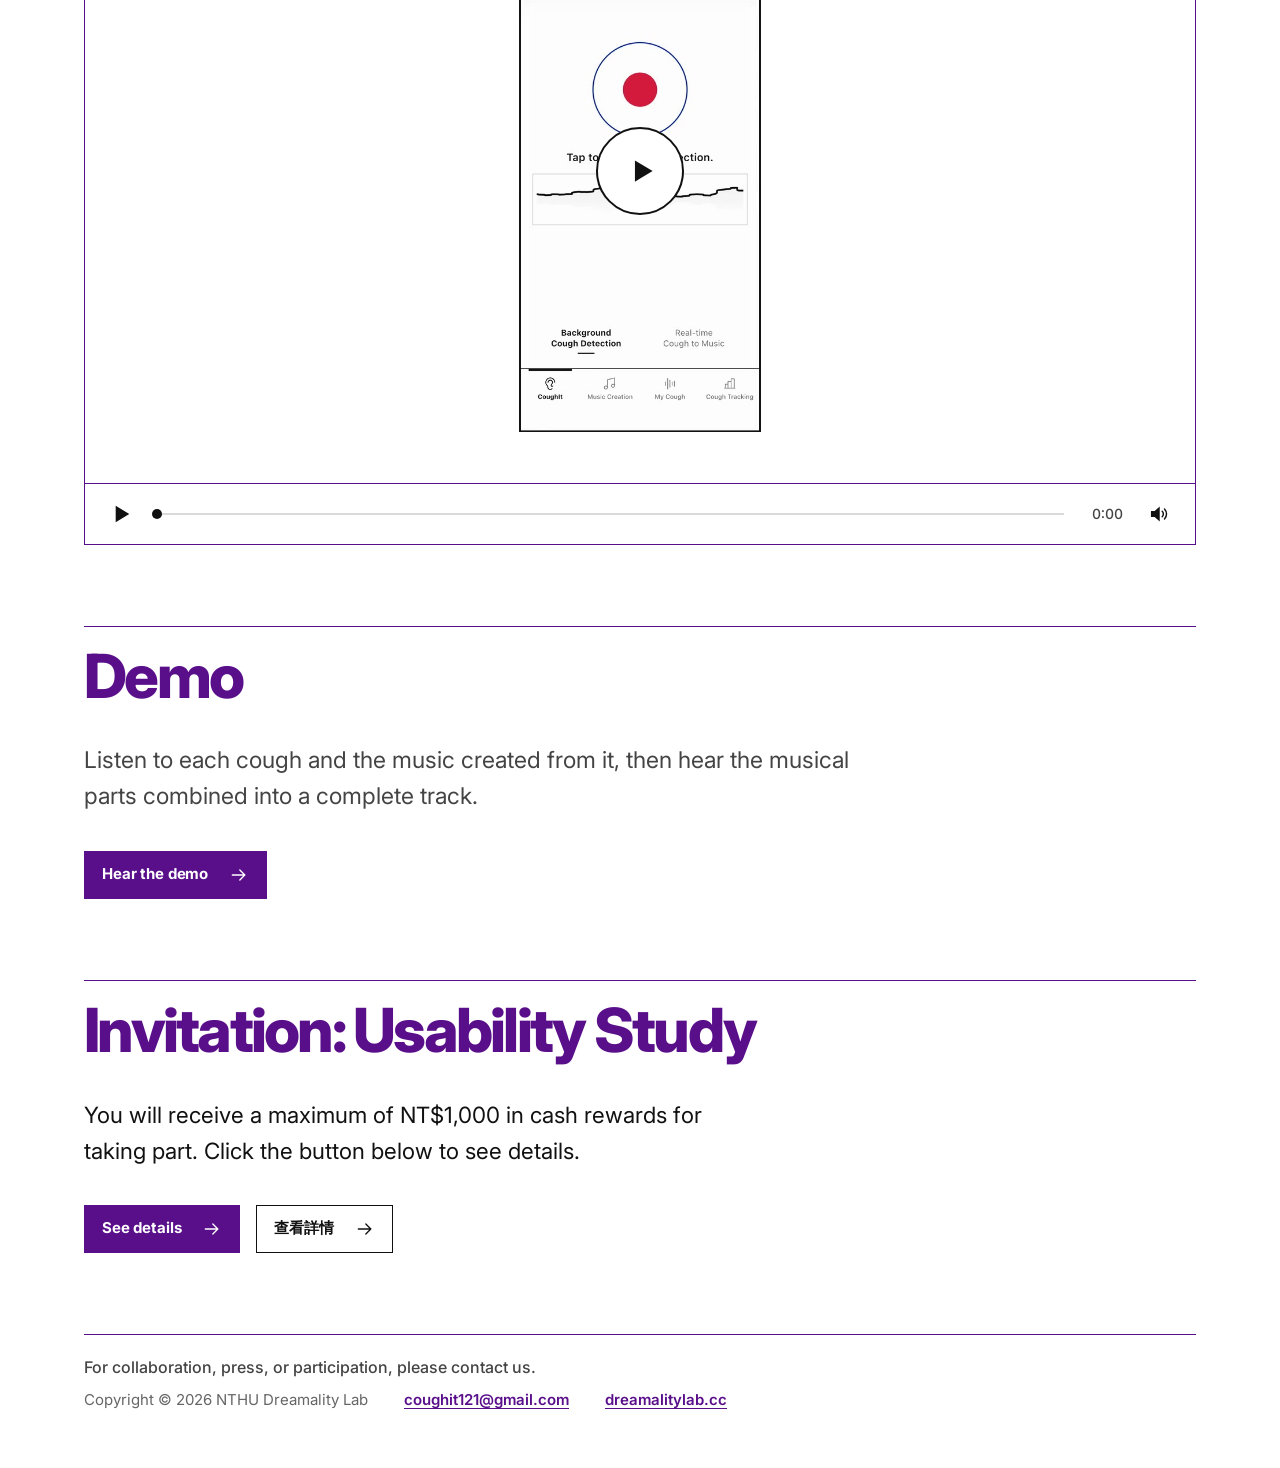
==== commit ad0973e2: "Refine overview, tagline and demo copy; remove hero caption" ====
--- a/index.html
+++ b/index.html
@@ -6,7 +6,7 @@
 <title>CoughIt</title>
 <meta name="description" content="CoughIt turns a sudden cough into music with melody and rhythm. Free for iPhone.">
 <meta property="og:title" content="CoughIt">
-<meta property="og:description" content="Transform your cough into music.">
+<meta property="og:description" content="Start listening to your cough, creatively.">
 <meta property="og:type" content="website">
 <meta property="og:image" content="assets/video-poster.jpg">
 <meta name="theme-color" content="#590f8a">
@@ -35,16 +35,15 @@
 
   <!-- ============ HERO ============ -->
   <section class="hero" id="top">
-    <h1 class="tagline"><span class="tagline-title">CoughIt</span><span class="tagline-sub">Transform your cough into music.</span></h1>
+    <h1 class="tagline"><span class="tagline-title">CoughIt</span><span class="tagline-sub">Start listening to your cough, creatively.</span></h1>
 
     <figure class="hero-art">
       <canvas data-hero-art role="img" aria-label="Artwork drawn across the page"></canvas>
-      <p class="hero-note" data-hero-note></p>
     </figure>
 
     <div class="download">
       <p class="download-lead">Experience your own cough as music.</p>
-      <p class="download-sub">Free for iPhone. It works in the background, so there is nothing extra to do.</p>
+      <p class="download-sub">Available for iPhone. Turn on cough detection to capture coughs in the background.</p>
       <p class="download-ask">Would you like to download CoughIt?</p>
       <div class="download-row">
         <a class="app-store-link" href="https://apps.apple.com/tw/app/coughit/id6755471885" target="_blank" rel="noopener" aria-label="Download CoughIt on the App Store">
@@ -63,7 +62,7 @@
     </header>
 
     <div class="section-intro">
-      <p>A cough is a sound everyone knows, yet no one calls musical. CoughIt turns a sudden cough into music with melody and rhythm. It is free for iPhone and works in the background, so there is nothing extra to do. A recent cold or a long-term cough makes this a good time to experience it, and a single cough is enough.</p>
+      <p>CoughIt listens for coughs in everyday life and uses them to create musical parts that combine with those from other users, offering a new way to hear our coughs through music.</p>
     </div>
 
     <div class="player" data-player>
@@ -100,7 +99,7 @@
     </header>
 
     <div class="section-intro">
-      <p>Listen to a single cough, then hear the sound of the instrument it becomes.</p>
+      <p>Listen to each cough and the music created from it, then hear the musical parts combined into a complete track.</p>
     </div>
 
     <div class="actions">
